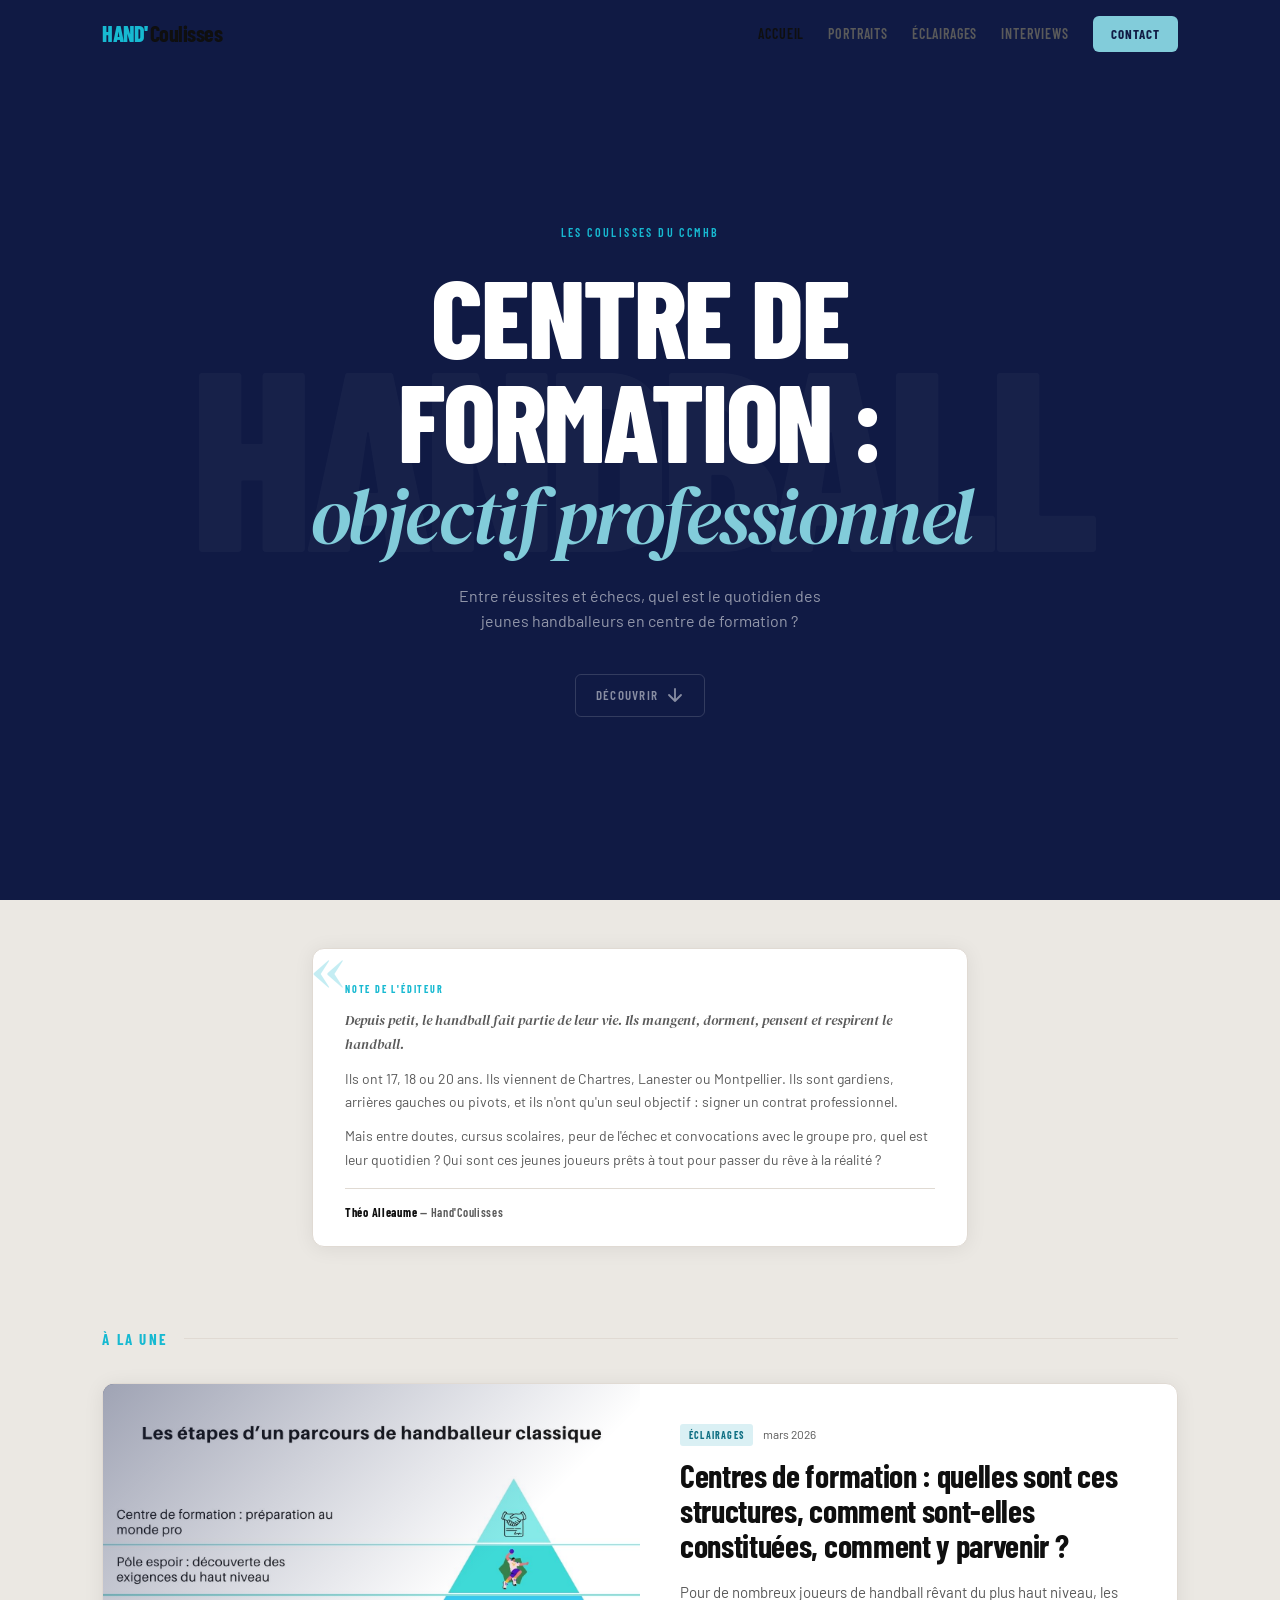
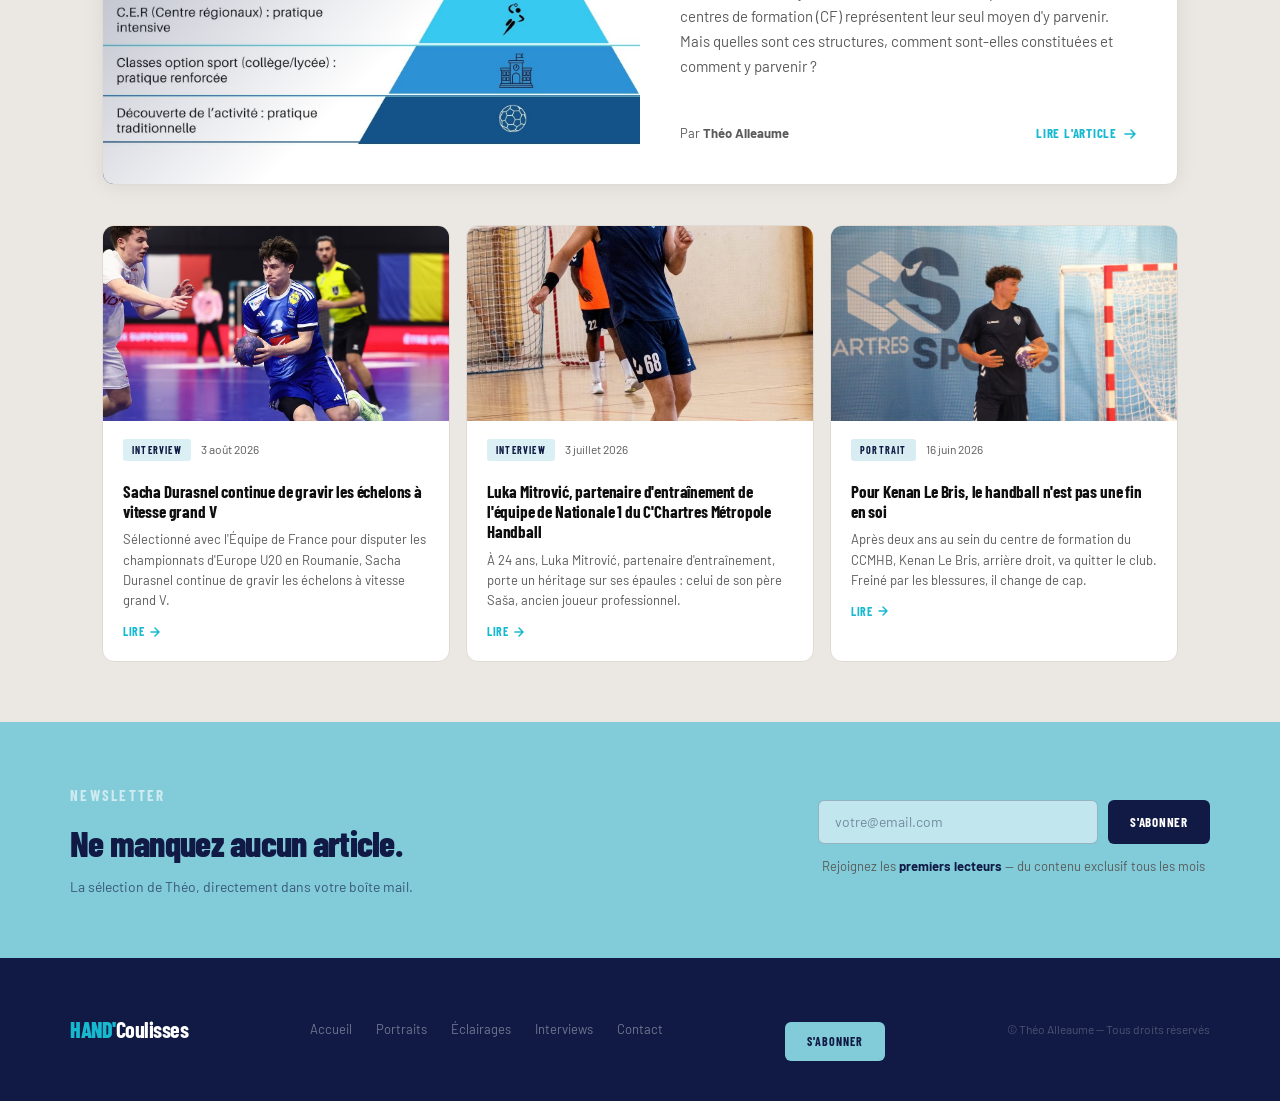
==== index.html @ 8249918e "Intégration image dédiée de l'article éclairage (Presentation-CF) sur la une et dans les carrousels" ====
<!DOCTYPE html>
<html lang="fr">
<head>
  <meta charset="UTF-8">
  <meta name="viewport" content="width=device-width, initial-scale=1.0">
  <title>Hand'Coulisses — Les coulisses du CCMHB</title>
  <meta name="description" content="Plongez dans les coulisses du centre de formation du C'Chartres MHB. Portraits, éclairages et interviews des jeunes handballeurs en route vers le professionnalisme.">

  <meta property="og:title" content="Hand'Coulisses">
  <meta property="og:description" content="Plongez dans les coulisses du centre de formation du C'Chartres MHB.">
  <meta property="og:type" content="website">
  <meta property="og:url" content="https://handcoulisses.fr">

  <link rel="preconnect" href="https://fonts.googleapis.com">
  <link rel="preconnect" href="https://fonts.gstatic.com" crossorigin>
  <link href="https://fonts.googleapis.com/css2?family=Barlow+Condensed:ital,wght@0,400;0,600;0,700;0,800;1,700&family=Barlow:wght@400;500&family=DM+Serif+Display:ital@0;1&display=swap" rel="stylesheet">

  <link rel="stylesheet" href="assets/css/style.css">

  <script src="assets/js/datalayer.js"></script>

  <script>
    (function(w,d,s,l,i){w[l]=w[l]||[];w[l].push({'gtm.start':
    new Date().getTime(),event:'gtm.js'});var f=d.getElementsByTagName(s)[0],
    j=d.createElement(s),dl=l!='dataLayer'?'&l='+l:'';j.async=true;j.src=
    'https://www.googletagmanager.com/gtm.js?id='+i+dl;f.parentNode.insertBefore(j,f);
    })(window,document,'script','dataLayer','GTM-XXXXXXX');
  </script>
</head>
<body>

  <noscript>
    <iframe src="https://www.googletagmanager.com/ns.html?id=GTM-XXXXXXX"
    height="0" width="0" style="display:none;visibility:hidden"></iframe>
  </noscript>

  <!-- ── HEADER ── -->
  <header class="header" id="header">
    <div class="header-inner">
      <a href="index.html" class="logo">
        <span class="logo-hand">HAND'</span><span class="logo-theo">Coulisses</span>
      </a>
      <nav class="nav-links">
        <a href="index.html" class="nav-link active">Accueil</a>
        <a href="portraits.html" class="nav-link">Portraits</a>
        <a href="eclairages.html" class="nav-link">Éclairages</a>
        <a href="interviews.html" class="nav-link">Interviews</a>
        <a href="contact.html" class="nav-cta">Contact</a>
      </nav>
      <button class="burger" id="burger" aria-label="Menu">
        <span></span><span></span><span></span>
      </button>
    </div>
  </header>

  <!-- ── NAV OVERLAY (mobile) ── -->
  <div class="nav-overlay" id="navOverlay">
    <button class="nav-overlay-close" id="navOverlayClose">&times;</button>
    <a href="index.html" class="nav-link active">Accueil</a>
    <a href="portraits.html" class="nav-link">Portraits</a>
    <a href="eclairages.html" class="nav-link">Éclairages</a>
    <a href="interviews.html" class="nav-link">Interviews</a>
    <a href="contact.html" class="nav-cta">Contact</a>
  </div>

  <!-- ── HERO ── -->
  <section class="hero">
    <div class="hero-bg-text" aria-hidden="true">HANDBALL</div>
    <div class="hero-inner">
      <div class="hero-label fade-in">Les coulisses du CCMHB</div>
      <h1 class="hero-title fade-in delay-1">
      Centre de<br>Formation :<br><em>objectif professionnel</em>
      </h1>
      <p class="hero-sub fade-in delay-2">Entre réussites et échecs, quel est le quotidien des jeunes handballeurs en centre de formation ?</p>
      <a href="#articles" class="hero-scroll fade-in delay-3">
        <span>Découvrir</span>
        <svg width="18" height="18" viewBox="0 0 18 18" fill="none"><path d="M9 3v12M3 9l6 6 6-6" stroke="currentColor" stroke-width="1.8" stroke-linecap="round" stroke-linejoin="round"/></svg>
      </a>
    </div>
  </section>

  <!-- ── Note éditoriale ── -->
  <div class="blog-presentation reveal">
    <div class="blog-presentation-inner">
      <div class="blog-presentation-label">Note de l'éditeur</div>
      <p class="blog-presentation-lead">Depuis petit, le handball fait partie de leur vie. Ils mangent, dorment, pensent et respirent le handball.</p>
      <p>Ils ont 17, 18 ou 20 ans. Ils viennent de Chartres, Lanester ou Montpellier. Ils sont gardiens, arrières gauches ou pivots, et ils n'ont qu'un seul objectif : signer un contrat professionnel.</p>
      <p>Mais entre doutes, cursus scolaires, peur de l'échec et convocations avec le groupe pro, quel est leur quotidien ? Qui sont ces jeunes joueurs prêts à tout pour passer du rêve à la réalité ?</p>
      <div class="blog-presentation-signature"><strong>Théo Alleaume</strong> — Hand'Coulisses</div>
    </div>
  </div>

  <!-- ── À LA UNE ── -->
  <section class="section-une" id="articles">
    <div class="container">
      <div class="section-header reveal">
        <span class="section-tag">À la une</span>
        <div class="section-line"></div>
      </div>

      <!-- Article à la une (grand format) -->
      <article class="une-main reveal">
        <div class="une-main-img">
          <div class="une-main-img-placeholder">
            <div class="img-icon">
              <svg width="48" height="48" viewBox="0 0 48 48" fill="none"><circle cx="24" cy="24" r="18" stroke="currentColor" stroke-width="1.5"/><path d="M16 24 L24 16 L32 24 L24 32 Z" stroke="currentColor" stroke-width="1.5" fill="none"/><circle cx="24" cy="24" r="3" fill="currentColor"/></svg>
            </div>
            <span><img src="assets/images/Presentation-CF.jpg" alt="Centres de formation"></span>
          </div>
          <div class="une-main-overlay"></div>
        </div>
        <div class="une-main-content">
          <div class="article-meta">
            <span class="tag tag--éclairages">Éclairages</span>
            <span class="meta-date">mars 2026</span>
          </div>
          <h2 class="une-main-title">
            <a href="centre-formation-eclairage.html">Centres de formation : quelles sont ces structures, comment sont-elles constituées, comment y parvenir ?</a>
          </h2>
          <p class="une-main-excerpt">
            Pour de nombreux joueurs de handball rêvant du plus haut niveau, les centres de formation (CF) représentent leur seul moyen d'y parvenir.
            Mais quelles sont ces structures, comment sont-elles constituées et comment y parvenir ?
          </p>
          <div class="une-main-footer">
            <span class="author">Par <strong>Théo Alleaume</strong></span>
            <a href="centre-formation-eclairage.html" class="read-more-btn">
              Lire l'article
              <svg width="14" height="14" viewBox="0 0 14 14" fill="none"><path d="M2 7h10M8 3l4 4-4 4" stroke="currentColor" stroke-width="1.6" stroke-linecap="round" stroke-linejoin="round"/></svg>
            </a>
          </div>
        </div>
      </article>

      <!-- Grille secondaire -->
      <div class="articles-grid">
        <article class="article-card reveal" data-delay="0">
          <a href="durasnel-euro-interviews.html" class="card-img-link">
            <div class="card-img">
              <img src="assets/images/Sacha-Durasnel-EDF.jpeg" alt="Sacha Durasnel">
            </div>
          </a>
          <div class="card-body">
            <div class="article-meta">
              <span class="tag tag--interview">Interview</span>
              <span class="meta-date">3 août 2026</span>
            </div>
            <h3 class="card-title"><a href="durasnel-euro-interviews.html">Sacha Durasnel continue de gravir les échelons à vitesse grand V</a></h3>
            <p class="card-excerpt">Sélectionné avec l'Équipe de France pour disputer les championnats d'Europe U20 en Roumanie, Sacha Durasnel continue de gravir les échelons à vitesse grand V.</p>
            <a href="durasnel-euro-interviews.html" class="card-link">Lire <svg width="12" height="12" viewBox="0 0 12 12" fill="none"><path d="M2 6h8M6 2l4 4-4 4" stroke="currentColor" stroke-width="1.5" stroke-linecap="round" stroke-linejoin="round"/></svg></a>
          </div>
        </article>

        <article class="article-card reveal" data-delay="1">
          <a href="luka-mitrovic-interview.html" class="card-img-link">
            <div class="card-img">
              <img src="assets/images/Luka-Mitrovic-CCMHB.jpeg" alt="Luka Mitrović">
            </div>
          </a>
          <div class="card-body">
            <div class="article-meta">
              <span class="tag tag--interview">Interview</span>
              <span class="meta-date">3 juillet 2026</span>
            </div>
            <h3 class="card-title"><a href="luka-mitrovic-interview.html">Luka Mitrović, partenaire d'entraînement de l'équipe de Nationale 1 du C'Chartres Métropole Handball</a></h3>
            <p class="card-excerpt">À 24 ans, Luka Mitrović, partenaire d'entraînement, porte un héritage sur ses épaules : celui de son père Saša, ancien joueur professionnel.</p>
            <a href="luka-mitrovic-interview.html" class="card-link">Lire <svg width="12" height="12" viewBox="0 0 12 12" fill="none"><path d="M2 6h8M6 2l4 4-4 4" stroke="currentColor" stroke-width="1.5" stroke-linecap="round" stroke-linejoin="round"/></svg></a>
          </div>
        </article>

        <article class="article-card reveal" data-delay="2">
          <a href="kenan-le-bris-portrait.html" class="card-img-link">
            <div class="card-img">
              <img src="assets/images/KenanLeBris-CCMHB.avif" alt="Kenan Le Bris">
            </div>
          </a>
          <div class="card-body">
            <div class="article-meta">
              <span class="tag tag--portrait">Portrait</span>
              <span class="meta-date">16 juin 2026</span>
            </div>
            <h3 class="card-title"><a href="kenan-le-bris-portrait.html">Pour Kenan Le Bris, le handball n'est pas une fin en soi</a></h3>
            <p class="card-excerpt">Après deux ans au sein du centre de formation du CCMHB, Kenan Le Bris, arrière droit, va quitter le club. Freiné par les blessures, il change de cap.</p>
            <a href="kenan-le-bris-portrait.html" class="card-link">Lire <svg width="12" height="12" viewBox="0 0 12 12" fill="none"><path d="M2 6h8M6 2l4 4-4 4" stroke="currentColor" stroke-width="1.5" stroke-linecap="round" stroke-linejoin="round"/></svg></a>
          </div>
        </article>
      </div>
    </div>
  </section>

  <!-- ── NEWSLETTER ── -->
  <section class="section-nl reveal">
    <div class="nl-inner">
      <div class="nl-text">
        <span class="section-tag section-tag--light">Newsletter</span>
        <h2>Ne manquez aucun article.</h2>
        <p>La sélection de Théo, directement dans votre boîte mail.</p>
      </div>
      <div>
        <form class="nl-form">
          <input type="email" placeholder="votre@email.com" required />
          <button type="submit">S'abonner</button>
        </form>
        <div class="social-proof">
          <p>Rejoignez les <strong>premiers lecteurs</strong> — du contenu exclusif tous les mois</p>
        </div>
      </div>
    </div>
  </section>

  <!-- ── FOOTER ── -->
  <footer class="footer">
    <div class="footer-inner">
      <div class="footer-logo">
        <span class="logo-hand">HAND'</span><span class="logo-theo">Coulisses</span>
      </div>
      <nav class="footer-nav">
        <a href="index.html">Accueil</a>
        <a href="portraits.html">Portraits</a>
        <a href="eclairages.html">Éclairages</a>
        <a href="interviews.html">Interviews</a>
        <a href="contact.html">Contact</a>
      </nav>
      <a href="contact.html" class="footer-cta">S'abonner</a>
      <p class="footer-copy">© Théo Alleaume — Tous droits réservés</p>
    </div>
  </footer>

  <script src="assets/js/main.js"></script>

  <script>
    dataLayer.push({
      page_type: "home",
      sport: "handball"
    });
  </script>

</body>
</html>
---- assets/css/style.css ----
/* ═══════════════════════════════════════════════
   Le Hand By Théo — style.css
   Univers : magazine sportif moderne
═══════════════════════════════════════════════ */

/* ── Variables ── */
:root {
  --primary:    #D7EDF2;   /* bleu très clair — fonds légers, hover subtils    */
  --primary-dk: #82CCDA;   /* bleu moyen — fonds boutons, bandeau newsletter   */
  --accent:     #101A44;   /* bleu marine foncé — hero em, slider, footer      */
  --ink:        #0f0f0f;   /* quasi-noir — TOUT le texte principal             */
  --ink-muted:  #5a5a5a;   /* gris moyen — textes secondaires                 */
  --ink-light:  #17B9D1;   /* cyan vif — liens, accents, tags, bordures        */
  --bg:         #ebe8e3;   /* fond général                                     */
  --bg-warm:    #EDE8E2;   /* fond doux — encadrés, CTA article               */
  --bg-card:    #ffffff;   /* fond cartes                                      */
  --border:     #E0DAD3;   /* bordures                                         */
  --white:      #ffffff;

  --font-display: 'Barlow Condensed', sans-serif;
  --font-body:    'Barlow', sans-serif;
  --font-serif:   'DM Serif Display', serif;

  --radius:    6px;
  --radius-lg: 12px;
  --shadow:    0 2px 20px rgba(0,0,0,0.07);
  --shadow-md: 0 8px 40px rgba(0,0,0,0.12);
}

/* ── Reset ── */
*, *::before, *::after { box-sizing: border-box; margin: 0; padding: 0; }
html { scroll-behavior: smooth; }

body {
  font-family: var(--font-body);
  background: var(--bg);
  color: var(--ink);
  line-height: 1.6;
  font-size: 16px;
  -webkit-font-smoothing: antialiased;
}

a { color: inherit; text-decoration: none; }
img { display: block; max-width: 100%; }

/* ── Utilitaires ── */
.container {
  max-width: 1140px;
  margin: 0 auto;
  padding: 0 2rem;
}

/* ── Animations ── */
.fade-in {
  opacity: 0;
  transform: translateY(16px);
  animation: fadeUp 0.7s cubic-bezier(0.2,0,0.2,1) forwards;
}
.fade-in.delay-1 { animation-delay: 0.15s; }
.fade-in.delay-2 { animation-delay: 0.3s; }
.fade-in.delay-3 { animation-delay: 0.45s; }

@keyframes fadeUp {
  to { opacity: 1; transform: translateY(0); }
}

.reveal {
  opacity: 0;
  transform: translateY(24px);
  transition: opacity 0.6s ease, transform 0.6s ease;
}
.reveal.visible {
  opacity: 1;
  transform: translateY(0);
}

/* ════════════════════════════════════════════
   HEADER
════════════════════════════════════════════ */
.header {
  position: fixed;
  top: 0; left: 0; right: 0;
  z-index: 100;
  padding: 0;
  transition: background 0.3s, box-shadow 0.3s;
}

.header.scrolled {
  background: rgba(247, 244, 240, 0.96);
  backdrop-filter: blur(12px);
  box-shadow: 0 1px 0 var(--border);
}

.header-inner {
  max-width: 1140px;
  margin: 0 auto;
  padding: 0 2rem;
  height: 68px;
  display: flex;
  align-items: center;
  gap: 2rem;
}

/* Logo */
.logo {
  display: flex;
  align-items: baseline;
  gap: 2px;
  text-decoration: none;
  flex-shrink: 0;
}
.logo-hand {
  font-family: var(--font-display);
  font-weight: 800;
  font-size: 22px;
  letter-spacing: -0.5px;
  color: var(--ink-light);
}
.logo-theo {
  font-family: var(--font-display);
  font-weight: 700;
  font-size: 22px;
  letter-spacing: -0.5px;
  color: var(--ink);
}

/* Nav */
.nav-links {
  display: flex;
  align-items: center;
  gap: 1.5rem;
  margin-left: auto;
}

.nav-link {
  font-family: var(--font-display);
  font-size: 14px;
  font-weight: 600;
  letter-spacing: 0.06em;
  text-transform: uppercase;
  color: var(--ink-muted);
  transition: color 0.2s;
}
.nav-link:hover,
.nav-link.active { color: var(--ink); }

.nav-cta {
  font-family: var(--font-display);
  font-size: 13px;
  font-weight: 700;
  letter-spacing: 0.08em;
  text-transform: uppercase;
  background: var(--primary-dk);
  color: var(--accent);
  padding: 8px 18px;
  border-radius: var(--radius);
  transition: background 0.2s, color 0.2s;
}
.nav-cta:hover {
  background: var(--accent);
  color: var(--white);
}

/* Burger (mobile) */
.burger {
  display: none;
  flex-direction: column;
  gap: 5px;
  background: none;
  border: none;
  cursor: pointer;
  padding: 6px;
  margin-left: auto;
}
.burger span {
  display: block;
  width: 22px;
  height: 2px;
  background: var(--ink);
  border-radius: 2px;
  transition: transform 0.25s;
}

/* Barre de lecture */
.reading-bar {
  position: absolute;
  bottom: 0; left: 0;
  height: 2px;
  width: 0%;
  background: var(--ink-light);
  transition: width 0.1s linear;
}

/* ════════════════════════════════════════════
   HERO — PAGE D'ACCUEIL
════════════════════════════════════════════ */
.hero {
  min-height: 100vh;
  display: flex;
  flex-direction: column;
  align-items: center;
  justify-content: center;
  padding: 120px 2rem 80px;
  position: relative;
  overflow: hidden;
  background: var(--accent);
}

.hero-bg-text {
  position: absolute;
  font-family: var(--font-display);
  font-weight: 800;
  font-size: clamp(100px, 20vw, 280px);
  letter-spacing: -0.04em;
  color: rgba(255,255,255,0.03);
  top: 50%;
  left: 50%;
  transform: translate(-50%, -50%);
  white-space: nowrap;
  user-select: none;
  pointer-events: none;
}

.hero-inner {
  text-align: center;
  position: relative;
  z-index: 2;
  max-width: 800px;
}

.hero-label {
  font-family: var(--font-display);
  font-size: 12px;
  font-weight: 600;
  letter-spacing: 0.2em;
  text-transform: uppercase;
  color: var(--ink-light);
  margin-bottom: 20px;
  display: block;
}

.hero-title {
  font-family: var(--font-display);
  font-size: clamp(52px, 9vw, 110px);
  font-weight: 800;
  line-height: 0.95;
  letter-spacing: -0.02em;
  color: var(--white);
  text-transform: uppercase;
  margin-bottom: 24px;
}

.hero-title em {
  font-family: var(--font-serif);
  font-style: italic;
  font-weight: 400;
  text-transform: none;
  color: var(--primary-dk);
  font-size: 0.72em;
  line-height: 1.1;
  display: block;
}

.hero-sub {
  font-size: 16px;
  color: rgba(255,255,255,0.55);
  margin-bottom: 40px;
  max-width: 400px;
  margin-left: auto;
  margin-right: auto;
}

.hero-scroll {
  display: inline-flex;
  align-items: center;
  gap: 8px;
  font-family: var(--font-display);
  font-size: 13px;
  font-weight: 600;
  letter-spacing: 0.1em;
  text-transform: uppercase;
  color: rgba(255,255,255,0.5);
  border: 1px solid rgba(255,255,255,0.15);
  padding: 10px 20px;
  border-radius: var(--radius);
  transition: color 0.2s, border-color 0.2s;
}
.hero-scroll:hover {
  color: var(--white);
  border-color: rgba(255,255,255,0.4);
}

/* Stats bar */
.hero-stat-bar {
  position: relative;
  z-index: 2;
  display: flex;
  align-items: center;
  gap: 0;
  border-top: 1px solid rgba(255,255,255,0.08);
  padding-top: 40px;
  margin-top: 60px;
  width: 100%;
  max-width: 480px;
  justify-content: center;
}
.hero-stat {
  display: flex;
  flex-direction: column;
  align-items: center;
  padding: 0 40px;
}
.stat-n {
  font-family: var(--font-display);
  font-size: 36px;
  font-weight: 800;
  color: var(--white);
  line-height: 1;
}
.stat-l {
  font-size: 11px;
  letter-spacing: 0.1em;
  text-transform: uppercase;
  color: rgba(255,255,255,0.4);
  margin-top: 4px;
}
.hero-stat-divider {
  width: 1px;
  height: 36px;
  background: rgba(255,255,255,0.12);
}

/* ════════════════════════════════════════════
   SECTION HEADERS
════════════════════════════════════════════ */
.section-header {
  display: flex;
  align-items: center;
  gap: 16px;
  margin-bottom: 32px;
}

.section-tag {
  font-family: var(--font-display);
  font-size: 15px;
  font-weight: 700;
  letter-spacing: 0.15em;
  text-transform: uppercase;
  color: var(--ink-light);
  white-space: nowrap;
}
.section-tag--light { color: rgba(255,255,255,0.6); }

.section-line {
  flex: 1;
  height: 1px;
  background: var(--border);
}

/* ════════════════════════════════════════════
   TAGS
════════════════════════════════════════════ */
.tag {
  display: inline-block;
  align-self: flex-start;
  font-family: var(--font-display);
  font-size: 10px;
  font-weight: 700;
  letter-spacing: 0.12em;
  text-transform: uppercase;
  padding: 3px 9px;
  border-radius: 3px;
}
.tag--portrait  { background: var(--primary);  color: var(--accent); }
.tag--éclairages   { background: #daf0f4;          color: #0d6e82; }
.tag--reportage { background: var(--primary);   color: var(--ink-light); }
.tag--interview { background: #daf0f4;          color: var(--accent); }

.article-meta {
  display: flex;
  align-items: center;
  flex-wrap: wrap;
  gap: 10px;
  margin-bottom: 12px;
}

.meta-date, .meta-read {
  font-size: 12px;
  color: var(--ink-muted);
}

/* ════════════════════════════════════════════
   À LA UNE
════════════════════════════════════════════ */
.section-une {
  padding: 80px 0 60px;
}

.une-main {
  display: grid;
  grid-template-columns: 1fr 1fr;
  gap: 0;
  border: 1px solid var(--border);
  border-radius: var(--radius-lg);
  overflow: hidden;
  background: var(--bg-card);
  margin-bottom: 40px;
  box-shadow: var(--shadow);
  transition: box-shadow 0.3s;
}
.une-main:hover { box-shadow: var(--shadow-md); }

.une-main-img {
  position: relative;
  background: var(--accent);
  min-height: 400px;
  overflow: hidden;
}
.une-main-img-placeholder {
  position: absolute;
  inset: 0;
  display: flex;
  flex-direction: column;
  align-items: center;
  justify-content: center;
  gap: 12px;
  color: rgba(255,255,255,0.2);
  font-size: 13px;
}
.img-icon { opacity: 0.3; }
.une-main-overlay {
  position: absolute;
  inset: 0;
  background: linear-gradient(135deg, rgba(16,26,68,0.4) 0%, transparent 60%);
}

.une-main-content {
  padding: 40px;
  display: flex;
  flex-direction: column;
  justify-content: space-between;
}

.une-main-title {
  font-family: var(--font-display);
  font-size: clamp(24px, 2.5vw, 34px);
  font-weight: 700;
  line-height: 1.1;
  letter-spacing: -0.01em;
  color: var(--ink);
  margin-bottom: 16px;
}
.une-main-title a:hover { color: var(--ink-light); }

.une-main-excerpt {
  font-size: 15px;
  color: var(--ink-muted);
  line-height: 1.65;
  flex: 1;
  margin-bottom: 28px;
}

.une-main-footer {
  display: flex;
  align-items: center;
  justify-content: space-between;
}

.author {
  font-size: 13px;
  color: var(--ink-muted);
}

.read-more-btn {
  display: inline-flex;
  align-items: center;
  gap: 6px;
  font-family: var(--font-display);
  font-size: 13px;
  font-weight: 700;
  letter-spacing: 0.06em;
  text-transform: uppercase;
  color: var(--ink-light);
  transition: gap 0.2s;
}
.read-more-btn:hover { gap: 10px; }

/* Grille 3 cartes */
.articles-grid {
  display: grid;
  grid-template-columns: repeat(3, 1fr);
  gap: 16px;
}
.articles-grid--3 {
  grid-template-columns: repeat(3, 1fr);
}

.article-card {
  background: var(--bg-card);
  border: 1px solid var(--border);
  border-radius: var(--radius-lg);
  overflow: hidden;
  transition: transform 0.25s ease, box-shadow 0.25s ease;
}
.article-card:hover {
  transform: translateY(-4px);
  box-shadow: var(--shadow-md);
}

.card-img-link { display: block; }
.card-img {
  background: var(--primary);
  aspect-ratio: 16/9;
  overflow: hidden;
  position: relative;
  transition: transform 0.35s ease;
}
.article-card:hover .card-img { transform: scale(1.03); }
 
/* Image réelle dans les cartes */
.card-img img {
  width: 100%;
  height: 100%;
  object-fit: cover;
  object-position: center;
  display: block;
  transition: transform 0.35s ease;
}
.article-card:hover .card-img img { transform: scale(1.03); }
 
.card-img-placeholder {
  width: 100%;
  height: 100%;
  display: flex;
  align-items: center;
  justify-content: center;
  color: var(--primary-dk);
}
 
/* Image réelle dans l'article à la une */
.une-main-img img {
  width: 100%;
  height: 100%;
  object-fit: cover;
  object-position: center;
  position: absolute;
  inset: 0;
  display: block;
  transition: transform 0.4s ease;
}
.une-main:hover .une-main-img img { transform: scale(1.02); }

.card-body {
  padding: 18px 20px 20px;
  display: flex;
  flex-direction: column;
  gap: 8px;
}

.card-title {
  font-family: var(--font-display);
  font-size: 17px;
  font-weight: 700;
  line-height: 1.2;
  letter-spacing: -0.01em;
  color: var(--ink);
}
.card-title a:hover { color: var(--ink-light); }

.card-excerpt {
  font-size: 13px;
  color: var(--ink-muted);
  line-height: 1.55;
}

.card-link {
  display: inline-flex;
  align-items: center;
  gap: 4px;
  font-family: var(--font-display);
  font-size: 12px;
  font-weight: 700;
  letter-spacing: 0.06em;
  text-transform: uppercase;
  color: var(--ink-light);
  margin-top: 4px;
  transition: gap 0.2s;
}
.card-link:hover { gap: 8px; }

/* ════════════════════════════════════════════
   SLIDER THÉMATIQUES
════════════════════════════════════════════ */
.section-slider {
  padding: 60px 0 80px;
  background: var(--accent);
  overflow: hidden;
}

.section-slider .section-tag { color: var(--primary-dk); }
.section-slider .section-line { background: rgba(255,255,255,0.1); }

.slider-controls {
  display: flex;
  gap: 8px;
  margin-left: auto;
}
.slider-btn {
  width: 36px;
  height: 36px;
  border-radius: 50%;
  border: 1px solid rgba(255,255,255,0.2);
  background: transparent;
  color: rgba(255,255,255,0.6);
  cursor: pointer;
  display: flex;
  align-items: center;
  justify-content: center;
  transition: border-color 0.2s, color 0.2s, background 0.2s;
}
.slider-btn:hover {
  border-color: var(--primary-dk);
  color: var(--primary-dk);
  background: rgba(130,204,218,0.1);
}

.slider-track-wrapper { overflow: hidden; }
.slider-track {
  display: flex;
  gap: 24px;
  transition: transform 0.4s cubic-bezier(0.2,0,0.2,1);
}

.slider-card {
  flex-shrink: 0;
  width: 280px;
  background: rgba(255,255,255,0.04);
  border: 1px solid rgba(255,255,255,0.1);
  border-radius: var(--radius-lg);
  padding: 28px;
  transition: background 0.2s, border-color 0.2s;
  cursor: default;
}
.slider-card:hover {
  background: rgba(255,255,255,0.08);
  border-color: rgba(130,204,218,0.3);
}

.slider-card-num {
  font-family: var(--font-display);
  font-size: 11px;
  font-weight: 700;
  letter-spacing: 0.15em;
  color: var(--ink-light);
  margin-bottom: 16px;
}

.slider-card-tag {
  font-family: var(--font-display);
  font-size: 10px;
  font-weight: 600;
  letter-spacing: 0.12em;
  text-transform: uppercase;
  color: rgba(255,255,255,0.35);
  margin-bottom: 8px;
}

.slider-card h3 {
  font-family: var(--font-display);
  font-size: 20px;
  font-weight: 700;
  color: var(--white);
  line-height: 1.2;
  margin-bottom: 10px;
}

.slider-card p {
  font-size: 13px;
  color: rgba(255,255,255,0.5);
  line-height: 1.55;
  margin-bottom: 20px;
}

.slider-card-link {
  font-family: var(--font-display);
  font-size: 12px;
  font-weight: 700;
  letter-spacing: 0.08em;
  text-transform: uppercase;
  color: var(--primary-dk);
  transition: letter-spacing 0.2s, color 0.2s;
}
.slider-card-link:hover {
  letter-spacing: 0.12em;
  color: var(--ink-light);
}

/* ════════════════════════════════════════════
   NEWSLETTER BANDEAU
════════════════════════════════════════════ */
.section-nl {
  background: var(--primary-dk);
  padding: 60px 2rem;
}

.nl-inner {
  max-width: 1140px;
  margin: 0 auto;
  display: flex;
  align-items: center;
  justify-content: space-between;
  gap: 40px;
  flex-wrap: wrap;
}

.nl-text h2 {
  font-family: var(--font-display);
  font-size: clamp(24px, 3vw, 36px);
  font-weight: 800;
  color: var(--accent);
  letter-spacing: -0.02em;
  margin: 6px 0 4px;
}
.nl-text p {
  font-size: 14px;
  color: rgba(16,26,68,0.65);
}

.nl-form {
  display: flex;
  gap: 10px;
  flex-shrink: 0;
}
.nl-form input {
  width: 280px;
  height: 44px;
  padding: 0 16px;
  border: 1px solid rgba(16,26,68,0.25);
  border-radius: var(--radius);
  background: rgba(255,255,255,0.5);
  color: var(--accent);
  font-size: 14px;
  font-family: var(--font-body);
  outline: none;
  transition: border-color 0.2s, background 0.2s;
}
.nl-form input::placeholder { color: rgba(16,26,68,0.45); }
.nl-form input:focus {
  border-color: var(--accent);
  background: rgba(255,255,255,0.8);
}
.nl-form button {
  height: 44px;
  padding: 0 22px;
  background: var(--accent);
  color: var(--white);
  border: none;
  border-radius: var(--radius);
  font-family: var(--font-display);
  font-size: 13px;
  font-weight: 700;
  letter-spacing: 0.06em;
  text-transform: uppercase;
  cursor: pointer;
  transition: background 0.2s;
}
.nl-form button:hover { background: var(--ink); }

/* ════════════════════════════════════════════
   FOOTER
════════════════════════════════════════════ */
.footer {
  background: var(--accent);
  padding: 40px 2rem;
}

.footer-inner {
  max-width: 1140px;
  margin: 0 auto;
  display: flex;
  align-items: center;
  flex-wrap: wrap;
  gap: 20px;
  justify-content: space-between;
}

.footer-logo .logo-hand { color: var(--ink-light); }
.footer-logo .logo-theo { color: var(--white); }

.footer-nav {
  display: flex;
  gap: 24px;
  flex-wrap: wrap;
}
.footer-nav a {
  font-size: 13px;
  color: rgba(255,255,255,0.4);
  transition: color 0.2s;
}
.footer-nav a:hover { color: var(--primary-dk); }

.footer-copy {
  font-size: 12px;
  color: rgba(255,255,255,0.25);
}

/* ════════════════════════════════════════════
   HERO ARTICLE
════════════════════════════════════════════ */
.article-hero {
  position: relative;
  min-height: 80vh;
  background: var(--accent);
  display: flex;
  align-items: flex-end;
  padding-bottom: 60px;
  overflow: hidden;
}

.article-hero-img {
  position: absolute;
  inset: 0;
}

.article-hero-img img {
  width: 100%;
  height: 100%;
  object-fit: cover;
  position: absolute;
  inset: 0;
}

.article-hero-placeholder {
  width: 100%;
  height: 100%;
  display: flex;
  flex-direction: column;
  align-items: center;
  justify-content: center;
  gap: 14px;
  color: rgba(255,255,255,0.15);
  font-size: 13px;
}
.article-hero-overlay {
  position: absolute;
  inset: 0;
  background: linear-gradient(to top, rgba(16,26,68,0.95) 0%, rgba(16,26,68,0.5) 70%, rgba(16,26,68,0.2) 100%);
}

.article-hero-content {
  position: relative;
  z-index: 2;
  max-width: 820px;
  margin: 0 auto;
  padding: 120px 2rem 0;
  width: 100%;
}

.article-meta--hero { margin-bottom: 20px; }

.back-link {
  display: inline-flex;
  align-items: center;
  gap: 6px;
  font-family: var(--font-display);
  font-size: 11px;
  font-weight: 600;
  letter-spacing: 0.1em;
  text-transform: uppercase;
  color: rgba(255,255,255,0.45);
  transition: color 0.2s;
}
.back-link:hover { color: var(--primary-dk); }

.article-meta--hero .meta-date,
.article-meta--hero .meta-read { color: rgba(255,255,255,0.4); }

.article-hero-title {
  font-family: var(--font-display);
  font-size: clamp(36px, 6vw, 72px);
  font-weight: 800;
  line-height: 1.0;
  letter-spacing: -0.02em;
  color: var(--white);
  text-transform: uppercase;
  margin-bottom: 20px;
}

.article-hero-title em {
  font-family: var(--font-serif);
  font-style: italic;
  font-weight: 400;
  text-transform: none;
  font-size: 0.65em;
  color: var(--primary-dk);
  line-height: 1.2;
  display: block;
}

.article-hero-sub {
  font-size: 16px;
  color: rgba(255,255,255,0.6);
  line-height: 1.65;
  max-width: 580px;
  margin-bottom: 28px;
}

.article-hero-author {
  display: flex;
  align-items: center;
  gap: 12px;
}
.author-avatar {
  width: 38px;
  height: 38px;
  border-radius: 50%;
  background: var(--primary-dk);
  display: flex;
  align-items: center;
  justify-content: center;
  font-family: var(--font-display);
  font-size: 13px;
  font-weight: 700;
  color: var(--accent);
  flex-shrink: 0;
}
.author-avatar--lg {
  width: 48px;
  height: 48px;
  font-size: 15px;
}
.article-hero-author strong {
  display: block;
  font-size: 14px;
  color: var(--white);
}
.article-hero-author span {
  font-size: 12px;
  color: rgba(255,255,255,0.4);
}

/* ════════════════════════════════════════════
   CORPS ARTICLE
════════════════════════════════════════════ */
.article-body {
  padding: 60px 0 80px;
}

.article-container {
  max-width: 700px;
  margin: 0 auto;
  padding: 0 2rem;
}

.article-intro {
  font-size: 16px;
  line-height: 1.30;
  color: var(--primary);
  margin-bottom: 28px;
  padding-bottom: 28px;
  border-bottom: 0.5px solid var(--border);
}

.article-body p {
  font-size: 17px;
  line-height: 1.8;
  color: var(--ink);
  margin-bottom: 24px;
}

.article-quote {
  margin: 40px 0;
  padding: 28px 32px;
  border-left: 3px solid var(--ink-light);
  background: var(--primary);
  border-radius: 0 var(--radius-lg) var(--radius-lg) 0;
  border-bottom: 1px solid var(--border);
}

.article-quote p {
  font-family: var(--font-serif);
  font-size: 20px;
  font-style: italic;
  color: var(--accent);
  line-height: 1.55;
  margin-bottom: 12px;
}

.article-quote cite {
  font-family: var(--font-display);
  font-size: 12px;
  font-weight: 600;
  letter-spacing: 0.1em;
  text-transform: uppercase;
  color: var(--ink-light);
  font-style: normal;
}

/* ── Format interview ── */
.interview-q {
  font-family: var(--font-serif);
  font-size: 20px;
  font-weight: 700;
  line-height: 1.45;
  color: var(--accent);
  margin: 40px 0 14px;
  padding-left: 18px;
  border-left: 3px solid var(--ink-light);
}
.interview-q .interview-speaker {
  display: inline-block;
  margin-right: 8px;
  margin-bottom: 0;
}
.interview-a {
  color: var(--ink);
  padding-left: 18px;
  border-left: 3px solid var(--border);
  margin-bottom: 24px;
}
.interview-a p {
  margin-bottom: 12px;
}
.interview-speaker {
  display: inline-block;
  font-family: var(--font-display);
  font-size: 12px;
  font-weight: 700;
  letter-spacing: 0.08em;
  text-transform: uppercase;
  color: var(--white);
  background: var(--ink-light);
  padding: 3px 12px;
  border-radius: 999px;
  margin-bottom: 10px;
}
.interview-speaker--interviewee {
  background: var(--accent);
}
.interview-a .interview-speaker {
  margin-bottom: 8px;
}
.interview-name {
  font-weight: 700;
  color: var(--accent);
}

/* ── Centrage des embeds Instagram ── */
blockquote.instagram-media {
  display: block !important;
  margin: 28px auto !important;
  float: none !important;
}


.article-factbox {
  background: var(--accent);
  color: var(--white);
  padding: 20px 24px;
  border-radius: var(--radius-lg);
  margin: 36px 0;
  border-left: 3px solid var(--ink-light);
}
 
.factbox-title {
  font-family: var(--font-display);
  font-size: 11px;
  font-weight: 700;
  letter-spacing: 0.15em;
  text-transform: uppercase;
  color: var(--ink-light);
  margin-bottom: 12px;
}
 
.article-factbox ul {
  list-style: none;
  display: flex;
  flex-direction: column;
  gap: 0;
}
.article-factbox li {
  font-size: 14px;
  color: var(--white);
  display: flex;
  align-items: baseline;
  gap: 12px;
  padding: 7px 0;
  border-bottom: 1px solid rgba(255,255,255,0.08);
}
.article-factbox li:last-child {
  border-bottom: none;
}
.article-factbox li strong {
  color: var(--primary-dk);
  font-size: 10px;
  font-weight: 700;
  text-transform: uppercase;
  letter-spacing: 0.1em;
  min-width: 80px;
  flex-shrink: 0;
}

.article-cta {
  text-align: center;
  padding: 40px;
  background: var(--primary);
  border-radius: var(--radius-lg);
  margin: 40px 0;
  border: 1px solid var(--primary-dk);
}
.article-cta p {
  font-size: 15px;
  color: var(--ink-muted);
  margin-bottom: 16px;
}

button.cta.subscribe {
  display: inline-block;
  background: var(--primary-dk);
  color: var(--accent);
  border: none;
  padding: 12px 28px;
  border-radius: var(--radius);
  font-family: var(--font-display);
  font-size: 14px;
  font-weight: 700;
  letter-spacing: 0.06em;
  text-transform: uppercase;
  cursor: pointer;
  transition: background 0.2s, color 0.2s;
}
button.cta.subscribe:hover {
  background: var(--ink-light);
  color: var(--white);
}

.article-author-block {
  display: flex;
  align-items: flex-start;
  gap: 16px;
  padding: 28px;
  border: 1px solid var(--border);
  border-radius: var(--radius-lg);
  margin-top: 48px;
}
.article-author-block strong {
  display: block;
  font-size: 15px;
  color: var(--ink);
  margin-bottom: 4px;
}
.article-author-block p {
  font-size: 13px;
  color: var(--ink-muted);
  margin: 0;
}

/* ════════════════════════════════════════════
   SECTION ARTICLES LIÉS
════════════════════════════════════════════ */
.section-related {
  padding: 60px 0 80px;
  background: var(--bg-warm);
}

/* ════════════════════════════════════════════
   MOBILE NAV (OVERLAY)
════════════════════════════════════════════ */
.nav-overlay {
  display: none;
  position: fixed;
  inset: 0;
  z-index: 99;
  background: var(--accent);
  flex-direction: column;
  align-items: center;
  justify-content: center;
  gap: 2rem;
}
.nav-overlay.open { display: flex; }

.nav-overlay .nav-link {
  font-size: 20px;
  color: rgba(255,255,255,0.6);
}
.nav-overlay .nav-link:hover,
.nav-overlay .nav-link.active { color: var(--white); }

.nav-overlay .nav-cta {
  font-size: 16px;
  padding: 12px 28px;
}

.nav-overlay-close {
  position: absolute;
  top: 20px;
  right: 24px;
  background: none;
  border: none;
  color: rgba(255,255,255,0.5);
  font-size: 28px;
  cursor: pointer;
  padding: 8px;
  line-height: 1;
}
.nav-overlay-close:hover { color: var(--white); }

.burger.open span:nth-child(1) { transform: translateY(7px) rotate(45deg); }
.burger.open span:nth-child(2) { opacity: 0; }
.burger.open span:nth-child(3) { transform: translateY(-7px) rotate(-45deg); }

/* ════════════════════════════════════════════
   BLOG PRESENTATION BOX
════════════════════════════════════════════ */
.blog-presentation {
  position: relative;
  max-width: 720px;
  margin: 48px auto 0;
  padding: 0 2rem;
}
.blog-presentation::before {
  content: '\00AB';
  position: absolute;
  top: -12px;
  left: 2rem;
  font-family: var(--font-serif);
  font-size: 64px;
  line-height: 1;
  color: var(--ink-light);
  opacity: 0.25;
  pointer-events: none;
}
.blog-presentation-inner {
  background: var(--bg-card);
  border: 1px solid var(--border);
  border-radius: var(--radius-lg);
  padding: 32px 32px 24px;
  box-shadow: var(--shadow);
}
.blog-presentation-label {
  font-family: var(--font-display);
  font-size: 10px;
  font-weight: 700;
  letter-spacing: 0.18em;
  text-transform: uppercase;
  color: var(--ink-light);
  margin-bottom: 12px;
}
.blog-presentation-lead {
  font-family: var(--font-serif);
  font-size: 19px;
  font-style: italic;
  color: var(--accent);
  line-height: 1.5;
  margin-bottom: 16px;
}
.blog-presentation p {
  font-size: 14px;
  color: var(--ink-muted);
  line-height: 1.7;
  margin-bottom: 10px;
}
.blog-presentation p:last-of-type {
  margin-bottom: 0;
}
.blog-presentation-signature {
  margin-top: 16px;
  padding-top: 14px;
  border-top: 1px solid var(--border);
  font-family: var(--font-display);
  font-size: 12px;
  font-weight: 600;
  letter-spacing: 0.06em;
  color: var(--ink-muted);
}
.blog-presentation-signature strong {
  color: var(--ink);
}

/* ════════════════════════════════════════════
   PAGES CATÉGORIES (grille large)
════════════════════════════════════════════ */
.category-page {
  padding: 120px 0 80px;
}
.category-page .container {
  max-width: 1280px;
}
.category-grid {
  display: grid;
  grid-template-columns: repeat(3, 1fr);
  gap: 24px;
}
.category-grid .article-card:hover {
  transform: translateY(-4px);
  box-shadow: var(--shadow-md);
}
.category-grid .card-title {
  font-size: 19px;
}
.category-grid .card-excerpt {
  font-size: 14px;
}

.category-empty {
  text-align: center;
  padding: 80px 2rem;
  color: var(--ink-muted);
}
.category-empty-icon {
  font-size: 48px;
  opacity: 0.3;
  margin-bottom: 16px;
}
.category-empty h2 {
  font-family: var(--font-display);
  font-size: 28px;
  font-weight: 700;
  color: var(--ink);
  margin-bottom: 8px;
}
.category-empty p {
  font-size: 15px;
  max-width: 400px;
  margin: 0 auto;
}

/* ════════════════════════════════════════════
   PAGE CONTACT
════════════════════════════════════════════ */
.contact-page {
  padding: 120px 0 80px;
  min-height: 80vh;
  display: flex;
  align-items: center;
}
.contact-inner {
  max-width: 600px;
  margin: 0 auto;
  padding: 0 2rem;
  width: 100%;
  text-align: center;
}
.contact-inner h1 {
  font-family: var(--font-display);
  font-size: clamp(36px, 5vw, 52px);
  font-weight: 800;
  color: var(--accent);
  margin-bottom: 12px;
}
.contact-inner > p {
  font-size: 15px;
  color: var(--ink-muted);
  margin-bottom: 40px;
}

.contact-form {
  display: flex;
  flex-direction: column;
  gap: 16px;
  text-align: left;
}
.contact-form label {
  font-family: var(--font-display);
  font-size: 12px;
  font-weight: 700;
  letter-spacing: 0.08em;
  text-transform: uppercase;
  color: var(--ink-muted);
  margin-bottom: -8px;
}
.contact-form input,
.contact-form textarea {
  width: 100%;
  padding: 12px 16px;
  border: 1px solid var(--border);
  border-radius: var(--radius);
  background: var(--bg-card);
  font-family: var(--font-body);
  font-size: 15px;
  color: var(--ink);
  outline: none;
  transition: border-color 0.2s;
}
.contact-form input:focus,
.contact-form textarea:focus {
  border-color: var(--ink-light);
}
.contact-form textarea {
  resize: vertical;
  min-height: 120px;
}
.contact-form .contact-btn {
  display: inline-flex;
  align-items: center;
  justify-content: center;
  gap: 8px;
  padding: 14px 32px;
  background: var(--accent);
  color: var(--white);
  border: none;
  border-radius: var(--radius);
  font-family: var(--font-display);
  font-size: 14px;
  font-weight: 700;
  letter-spacing: 0.08em;
  text-transform: uppercase;
  cursor: pointer;
  transition: background 0.2s;
}
.contact-form .contact-btn:hover {
  background: var(--ink);
}
.contact-mailto-fallback {
  margin-top: 24px;
  font-size: 13px;
  color: var(--ink-muted);
}
.contact-mailto-fallback a {
  color: var(--ink-light);
  text-decoration: underline;
}

/* ════════════════════════════════════════════
   PARTAGE SOCIAL
════════════════════════════════════════════ */
.share-section {
  margin: 48px 0;
  padding: 28px 0;
  border-top: 1px solid var(--border);
  border-bottom: 1px solid var(--border);
}
.share-label {
  font-family: var(--font-display);
  font-size: 11px;
  font-weight: 700;
  letter-spacing: 0.15em;
  text-transform: uppercase;
  color: var(--ink-muted);
  margin-bottom: 14px;
}
.share-buttons {
  display: flex;
  gap: 10px;
}
.share-btn {
  display: inline-flex;
  align-items: center;
  gap: 6px;
  padding: 8px 16px;
  border-radius: var(--radius);
  font-family: var(--font-display);
  font-size: 12px;
  font-weight: 600;
  letter-spacing: 0.04em;
  border: 1px solid var(--border);
  background: var(--bg-card);
  color: var(--ink-muted);
  cursor: pointer;
  transition: color 0.2s, border-color 0.2s, background 0.2s;
}
.share-btn:hover {
  color: var(--ink);
  border-color: var(--ink-light);
  background: var(--primary);
}
.share-btn svg {
  flex-shrink: 0;
}

/* ════════════════════════════════════════════
   PREUVE SOCIALE
════════════════════════════════════════════ */
.social-proof {
  text-align: center;
  padding: 12px 0 4px;
}
.social-proof p {
  font-size: 13px;
  color: var(--ink-muted);
}
.social-proof strong {
  color: var(--accent);
}

/* ════════════════════════════════════════════
   FOOTER CTA
════════════════════════════════════════════ */
.footer-cta {
  margin-top: 24px;
  display: inline-flex;
  align-items: center;
  gap: 8px;
  font-family: var(--font-display);
  font-size: 12px;
  font-weight: 700;
  letter-spacing: 0.08em;
  text-transform: uppercase;
  color: var(--white);
  background: var(--primary-dk);
  color: var(--accent);
  padding: 10px 22px;
  border-radius: var(--radius);
  transition: background 0.2s, color 0.2s;
}
.footer-cta:hover {
  background: var(--ink-light);
  color: var(--white);
}

/* ════════════════════════════════════════════
   RESPONSIVE
════════════════════════════════════════════ */
@media (max-width: 900px) {
  .nav-links { display: none; }
  .burger { display: flex; }

  .une-main { grid-template-columns: 1fr; }
  .une-main-img { min-height: 240px; }

  .articles-grid { grid-template-columns: repeat(2, 1fr); }
  .articles-grid--3 { grid-template-columns: repeat(2, 1fr); }
  .category-grid { grid-template-columns: repeat(2, 1fr); }

  .nl-inner { flex-direction: column; align-items: flex-start; }
  .nl-form { width: 100%; flex-direction: column; }
  .nl-form input { width: 100%; }

  .blog-presentation { margin: 32px auto 0; }
}

@media (max-width: 560px) {
  .articles-grid,
  .articles-grid--3,
  .category-grid { grid-template-columns: 1fr; }

  .hero-stat { padding: 0 20px; }
  .stat-n { font-size: 28px; }

  .article-hero-title { font-size: 36px; }
}

/* ── Section "À lire aussi" carrousel ── */
.carousel {
  position: relative;
}
.carousel-track {
  display: flex;
  gap: 16px;
  overflow-x: auto;
  scroll-snap-type: x mandatory;
  -webkit-overflow-scrolling: touch;
  scrollbar-width: none;
}
.carousel-track::-webkit-scrollbar {
  display: none;
}
.carousel-track .article-card {
  flex: 0 0 calc(33.333% - 11px);
  scroll-snap-align: start;
}

.carousel-arrow {
  position: absolute;
  top: 50%;
  transform: translateY(-50%);
  z-index: 2;
  width: 40px;
  height: 40px;
  border-radius: 50%;
  border: 1px solid var(--border);
  background: var(--bg-card);
  cursor: pointer;
  display: flex;
  align-items: center;
  justify-content: center;
  transition: all 0.2s;
  color: var(--ink);
}
.carousel-arrow:hover {
  background: var(--bg);
}
.carousel-arrow--prev {
  left: -20px;
}
.carousel-arrow--next {
  right: -20px;
}

@media (max-width: 900px) {
  .carousel-track .article-card {
    flex: 0 0 calc(50% - 8px);
  }
}
@media (max-width: 560px) {
  .carousel-track .article-card {
    flex: 0 0 100%;
  }
  .carousel-arrow {
    display: none;
  }
}
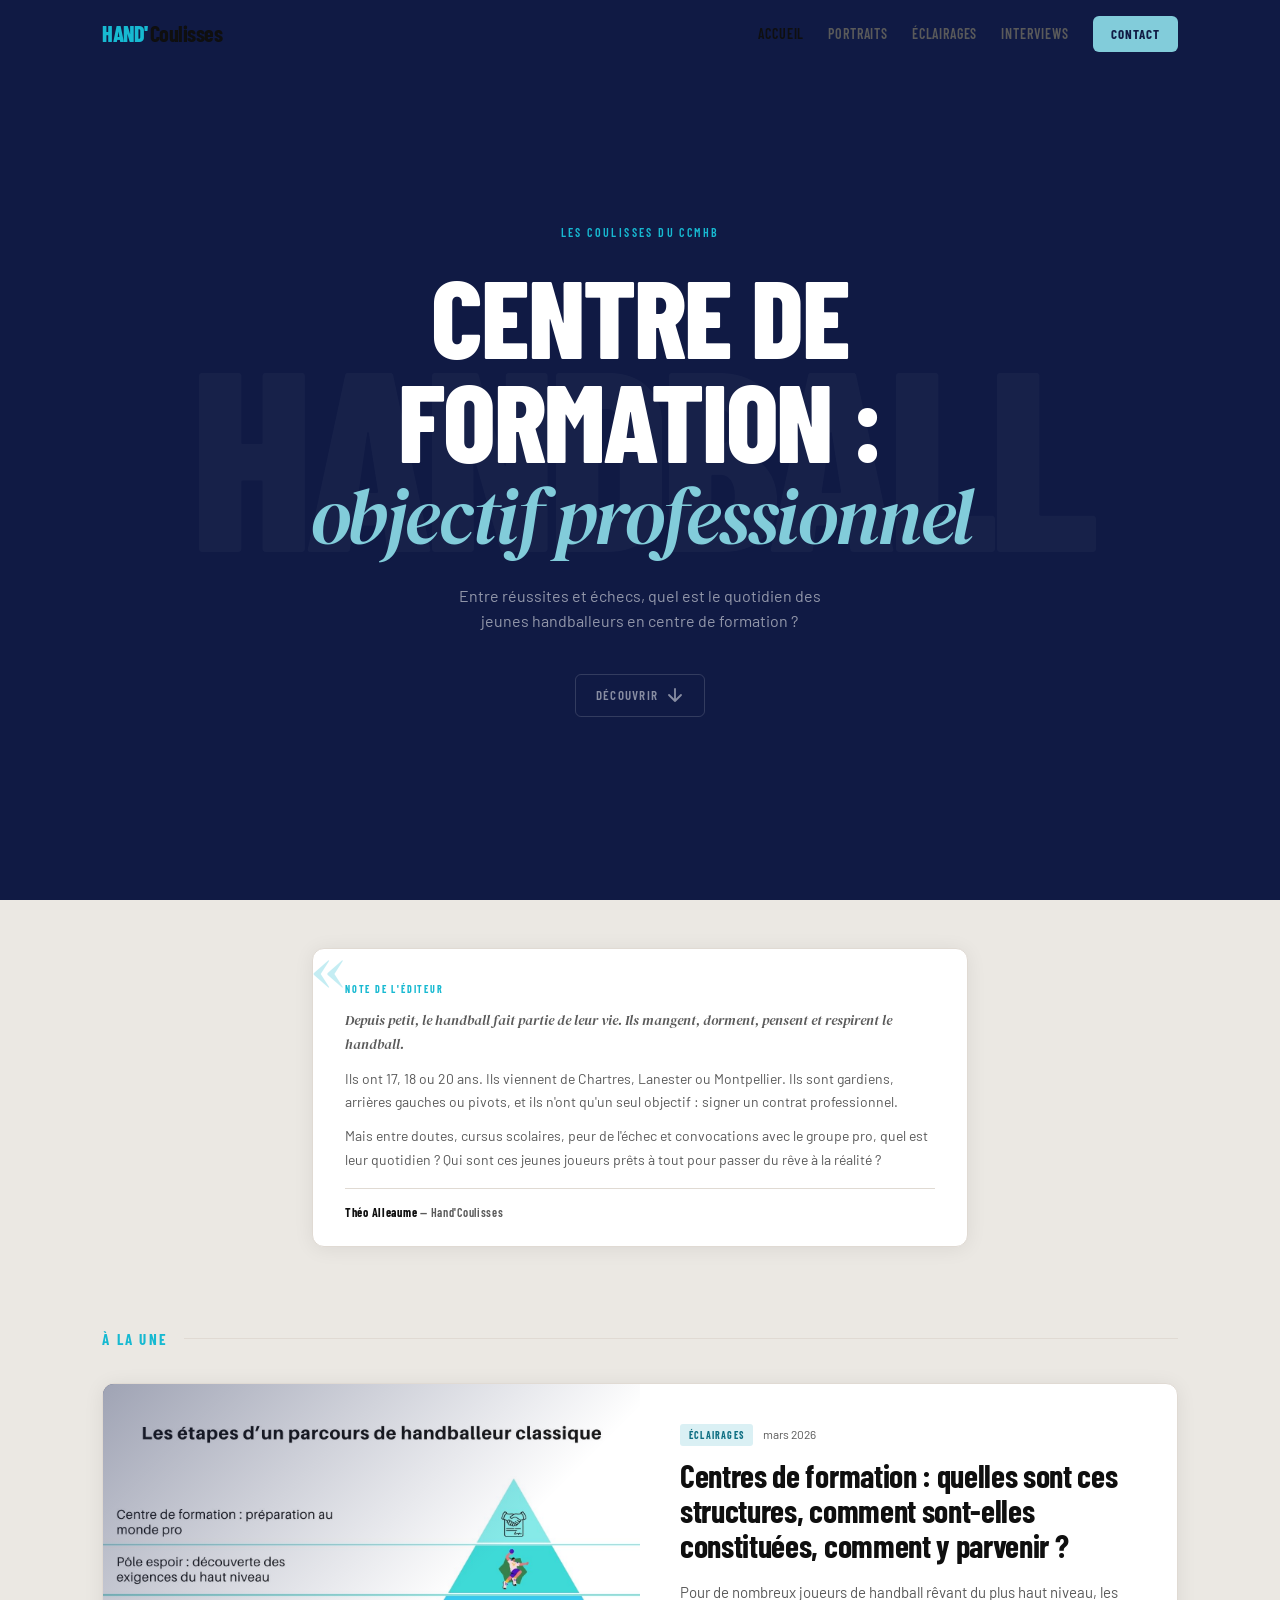
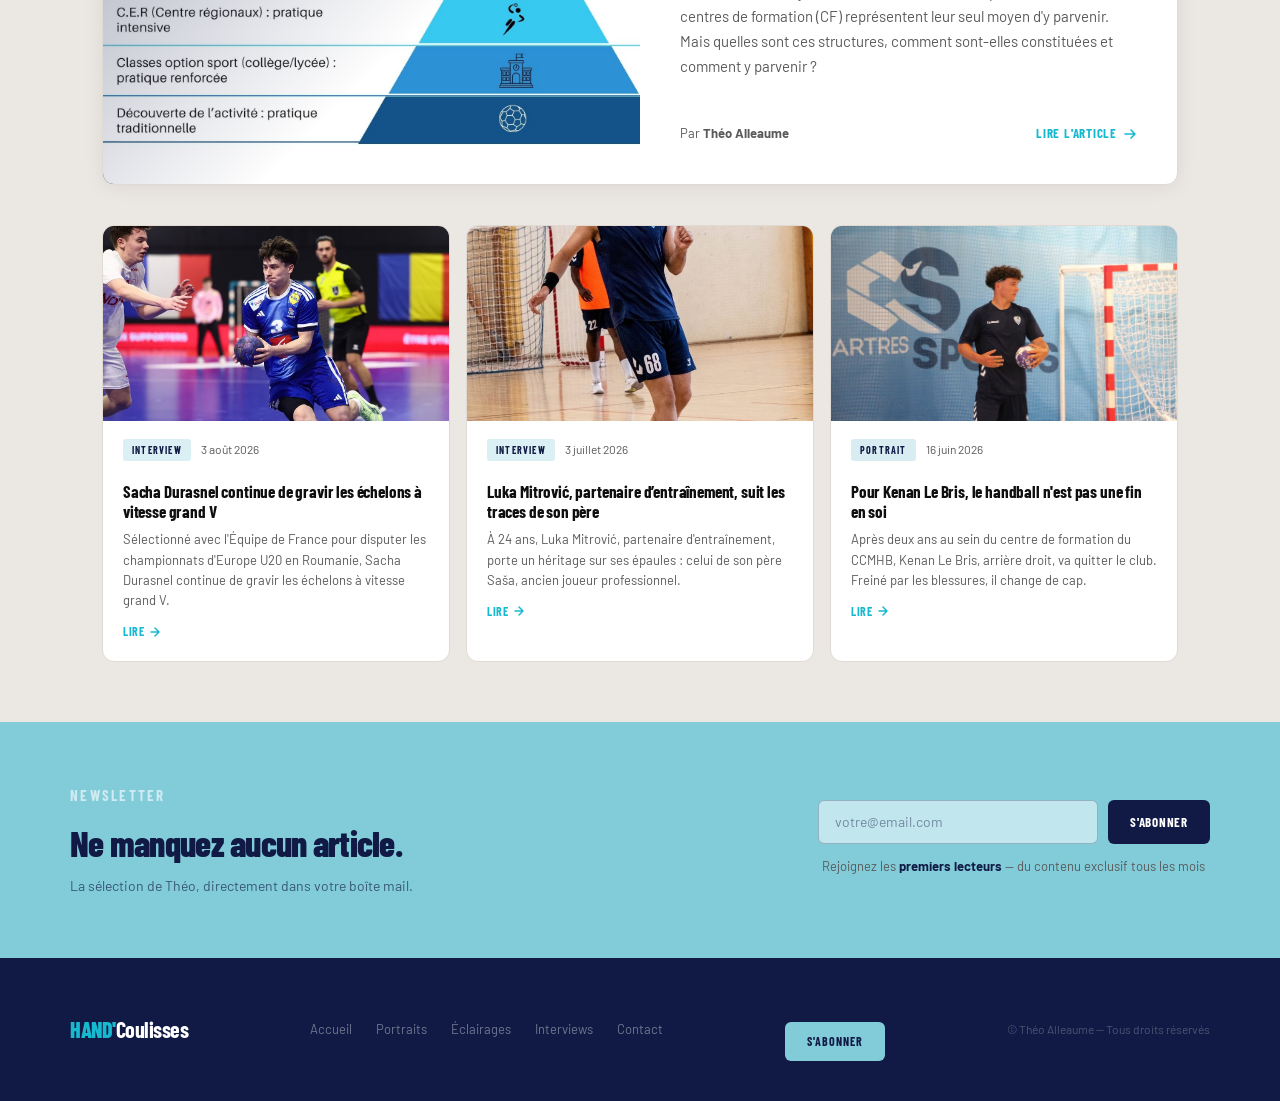
==== commit 1c66a547: "Mise à jour titres d'articles et contenus éditoriaux" ====
--- a/index.html
+++ b/index.html
@@ -161,7 +161,7 @@
               <span class="tag tag--interview">Interview</span>
               <span class="meta-date">3 juillet 2026</span>
             </div>
-            <h3 class="card-title"><a href="luka-mitrovic-interview.html">Luka Mitrović, partenaire d'entraînement de l'équipe de Nationale 1 du C'Chartres Métropole Handball</a></h3>
+            <h3 class="card-title"><a href="luka-mitrovic-interview.html">Luka Mitrović, partenaire d’entraînement, suit les traces de son père</a></h3>
             <p class="card-excerpt">À 24 ans, Luka Mitrović, partenaire d'entraînement, porte un héritage sur ses épaules : celui de son père Saša, ancien joueur professionnel.</p>
             <a href="luka-mitrovic-interview.html" class="card-link">Lire <svg width="12" height="12" viewBox="0 0 12 12" fill="none"><path d="M2 6h8M6 2l4 4-4 4" stroke="currentColor" stroke-width="1.5" stroke-linecap="round" stroke-linejoin="round"/></svg></a>
           </div>
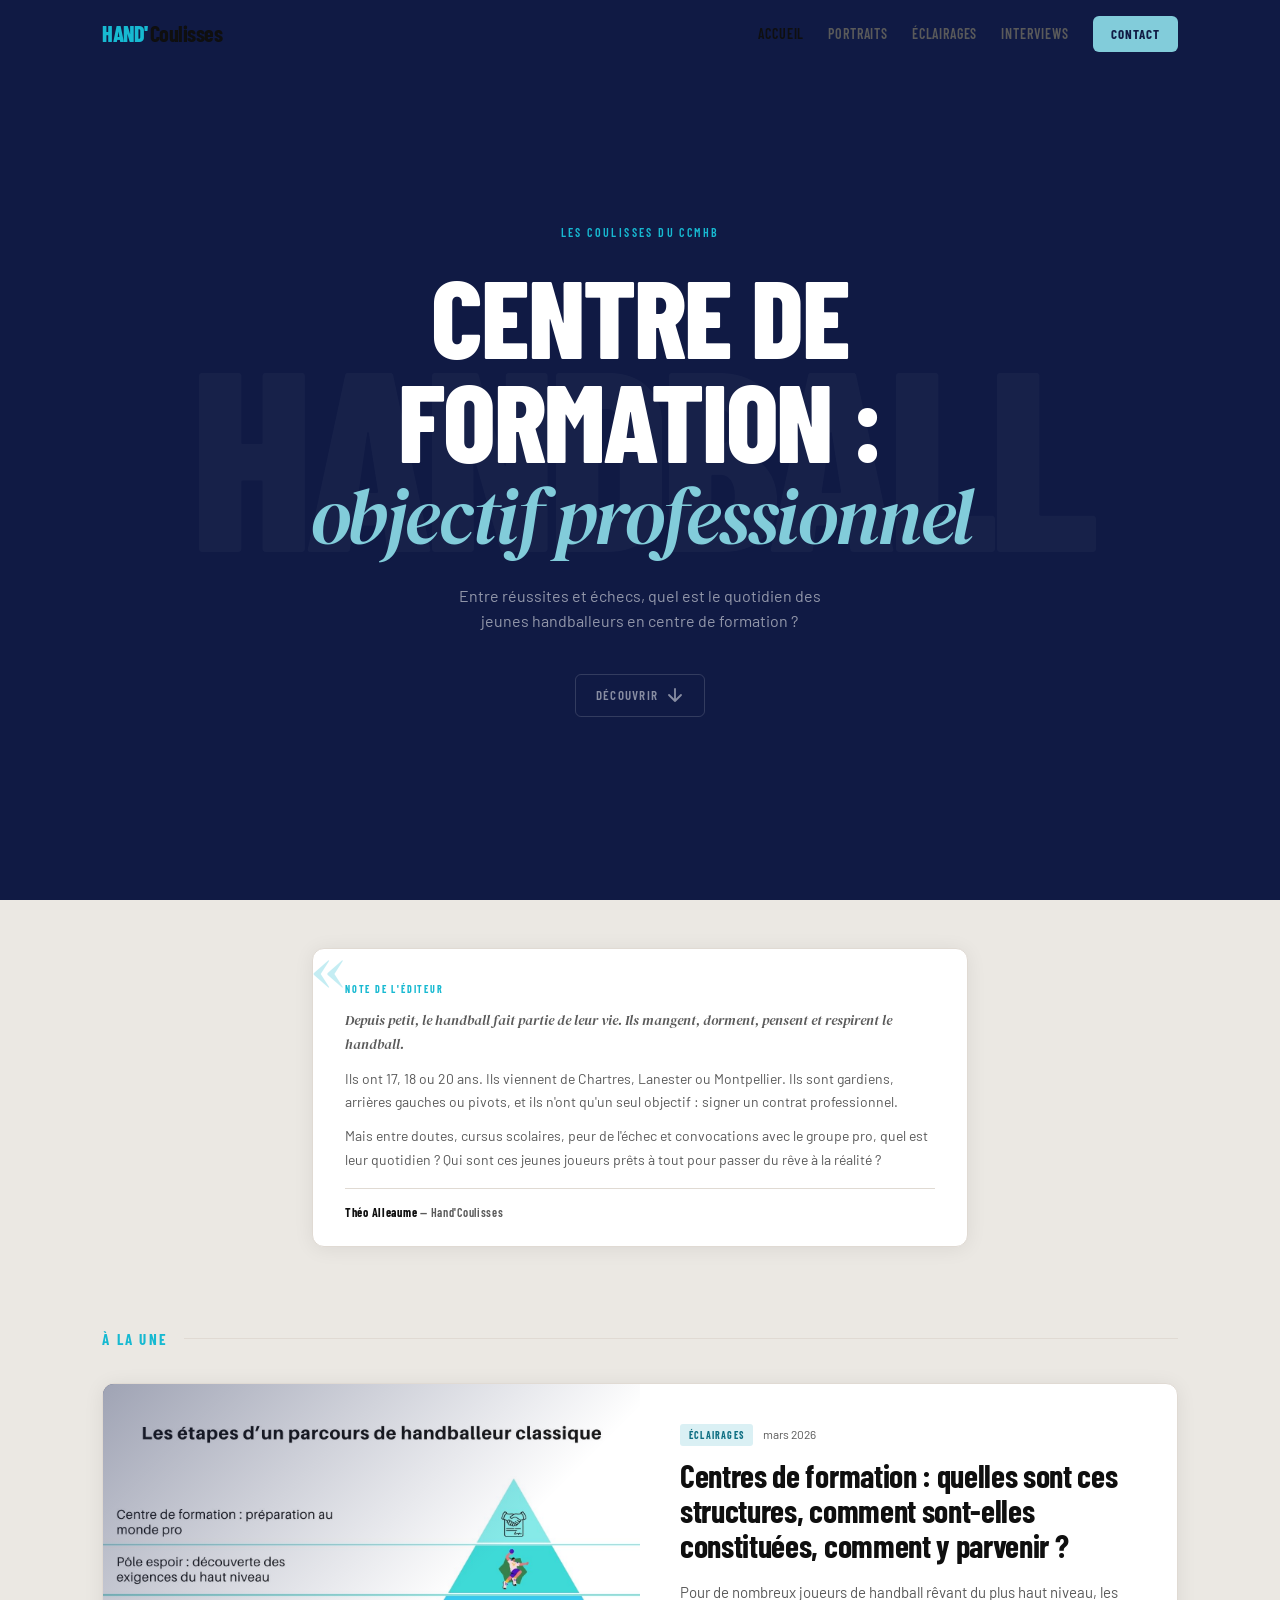
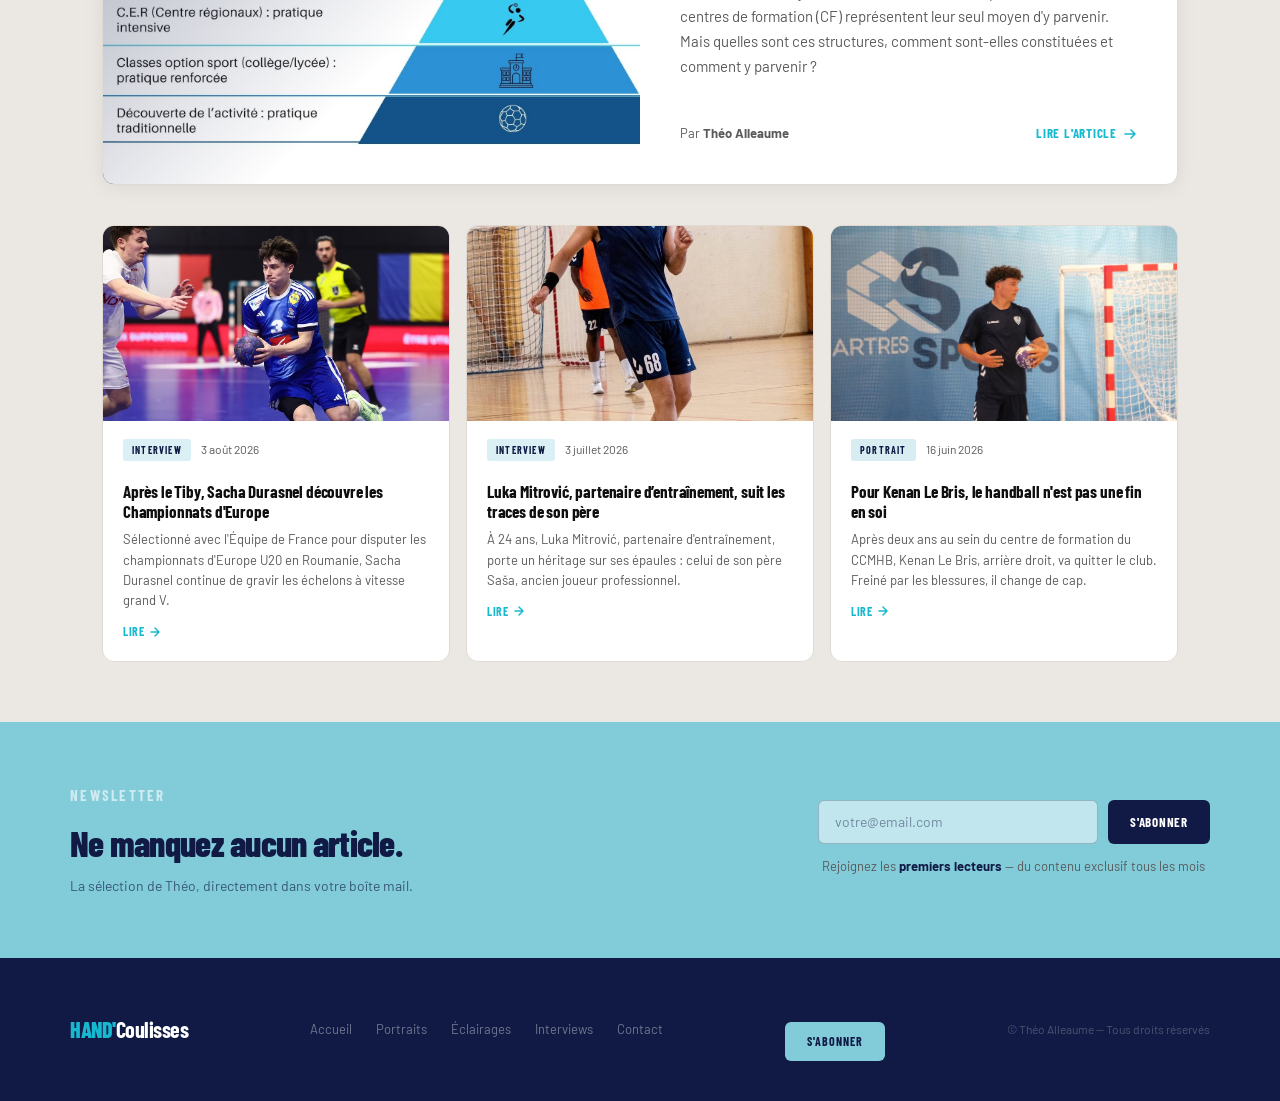
==== commit ae47cca7: "Corriger titre interview Sacha Durasnel sur page d'accueil" ====
--- a/index.html
+++ b/index.html
@@ -144,7 +144,7 @@
               <span class="tag tag--interview">Interview</span>
               <span class="meta-date">3 août 2026</span>
             </div>
-            <h3 class="card-title"><a href="durasnel-euro-interviews.html">Sacha Durasnel continue de gravir les échelons à vitesse grand V</a></h3>
+            <h3 class="card-title"><a href="durasnel-euro-interviews.html">Après le Tiby, Sacha Durasnel découvre les Championnats d'Europe</a></h3>
             <p class="card-excerpt">Sélectionné avec l'Équipe de France pour disputer les championnats d'Europe U20 en Roumanie, Sacha Durasnel continue de gravir les échelons à vitesse grand V.</p>
             <a href="durasnel-euro-interviews.html" class="card-link">Lire <svg width="12" height="12" viewBox="0 0 12 12" fill="none"><path d="M2 6h8M6 2l4 4-4 4" stroke="currentColor" stroke-width="1.5" stroke-linecap="round" stroke-linejoin="round"/></svg></a>
           </div>
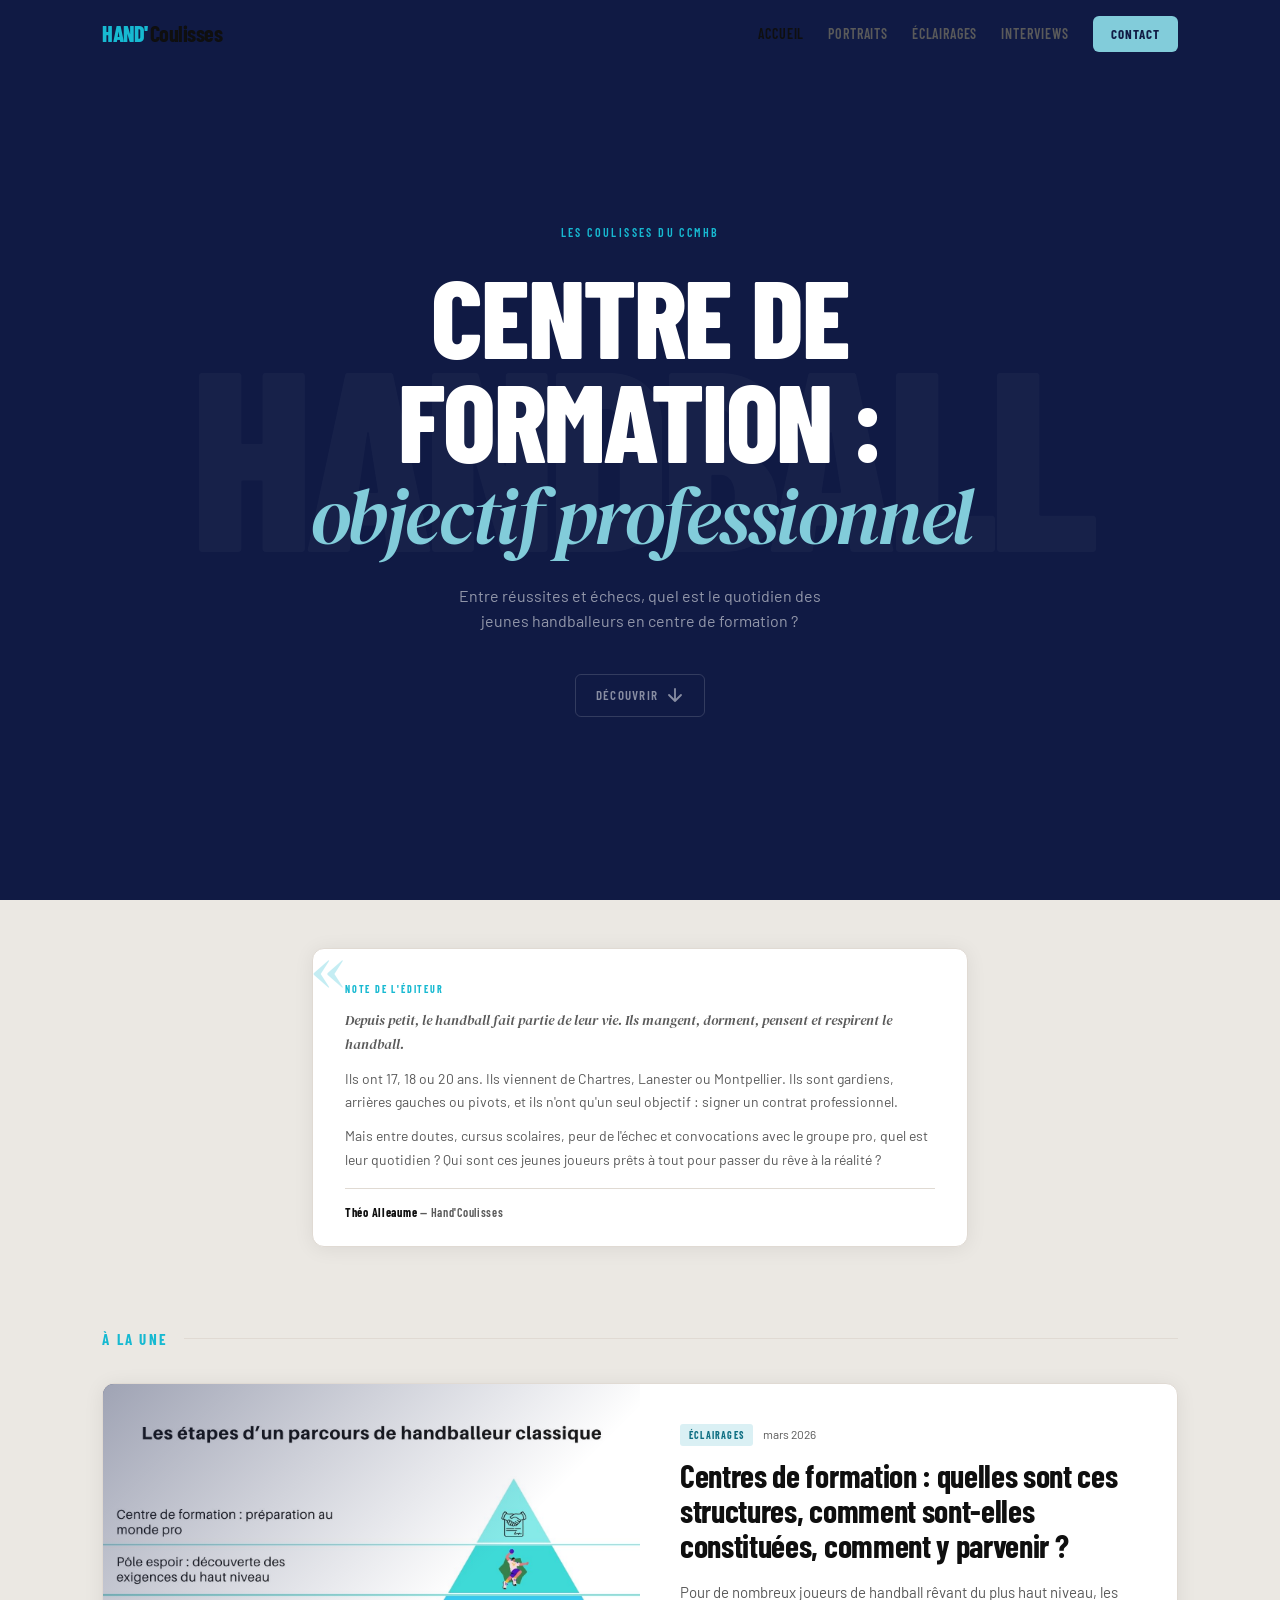
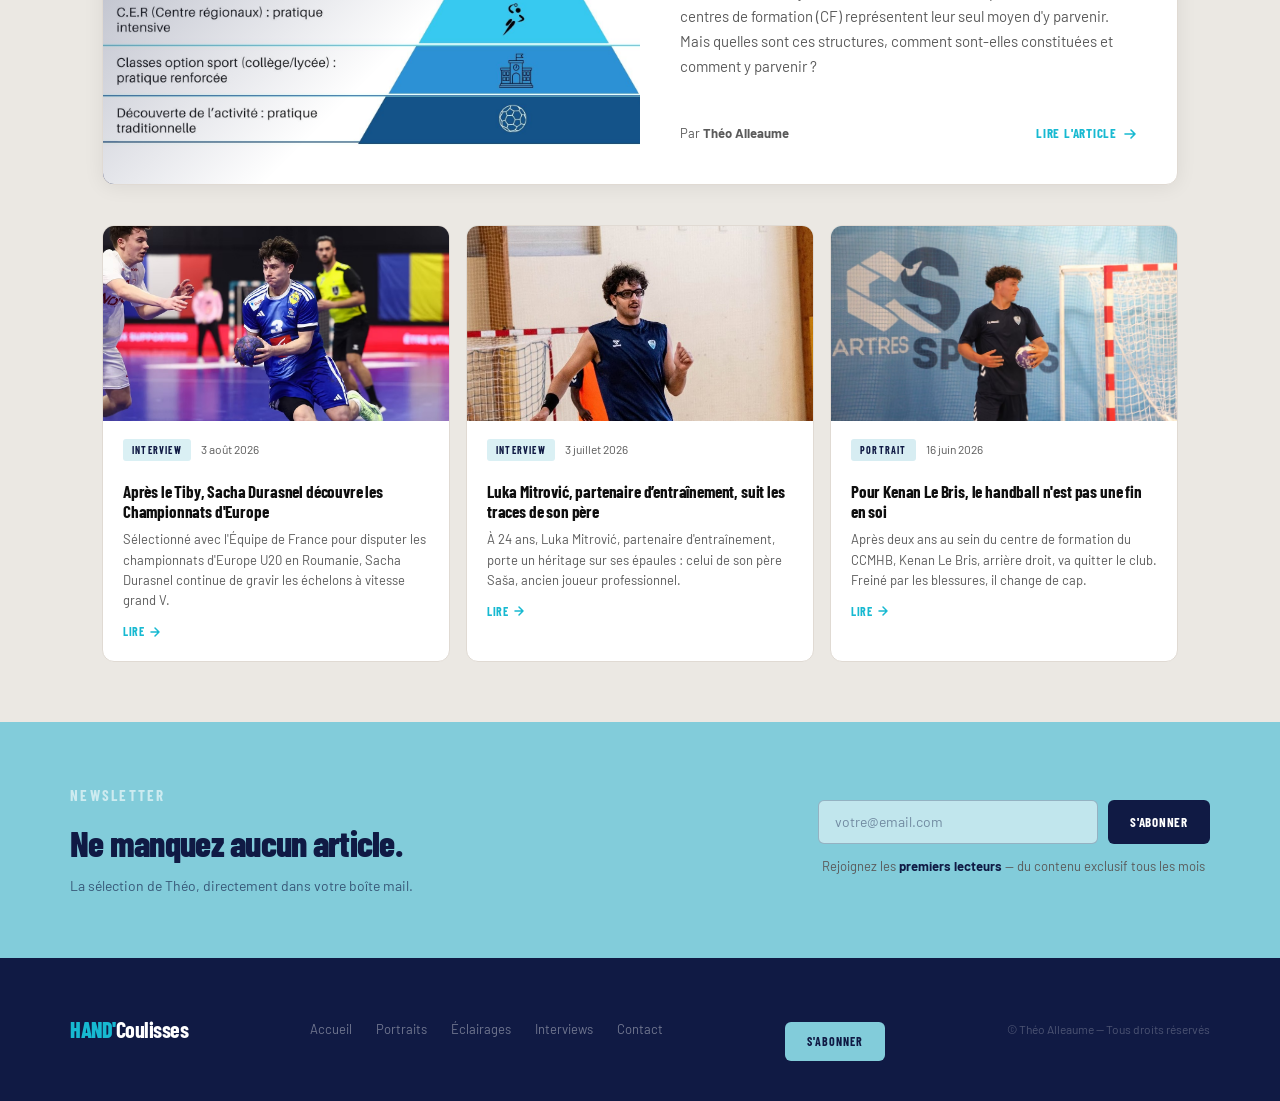
==== commit eefa8918: "Recadrer l'image Luka Mitrović vers le haut sur toutes ses occurrences" ====
--- a/index.html
+++ b/index.html
@@ -152,7 +152,7 @@
 
         <article class="article-card reveal" data-delay="1">
           <a href="luka-mitrovic-interview.html" class="card-img-link">
-            <div class="card-img">
+            <div class="card-img img-pos-top">
               <img src="assets/images/Luka-Mitrovic-CCMHB.jpeg" alt="Luka Mitrović">
             </div>
           </a>
--- a/assets/css/style.css
+++ b/assets/css/style.css
@@ -527,6 +527,7 @@
   transition: transform 0.35s ease;
 }
 .article-card:hover .card-img img { transform: scale(1.03); }
+.img-pos-top img { object-position: top; }
  
 .card-img-placeholder {
   width: 100%;
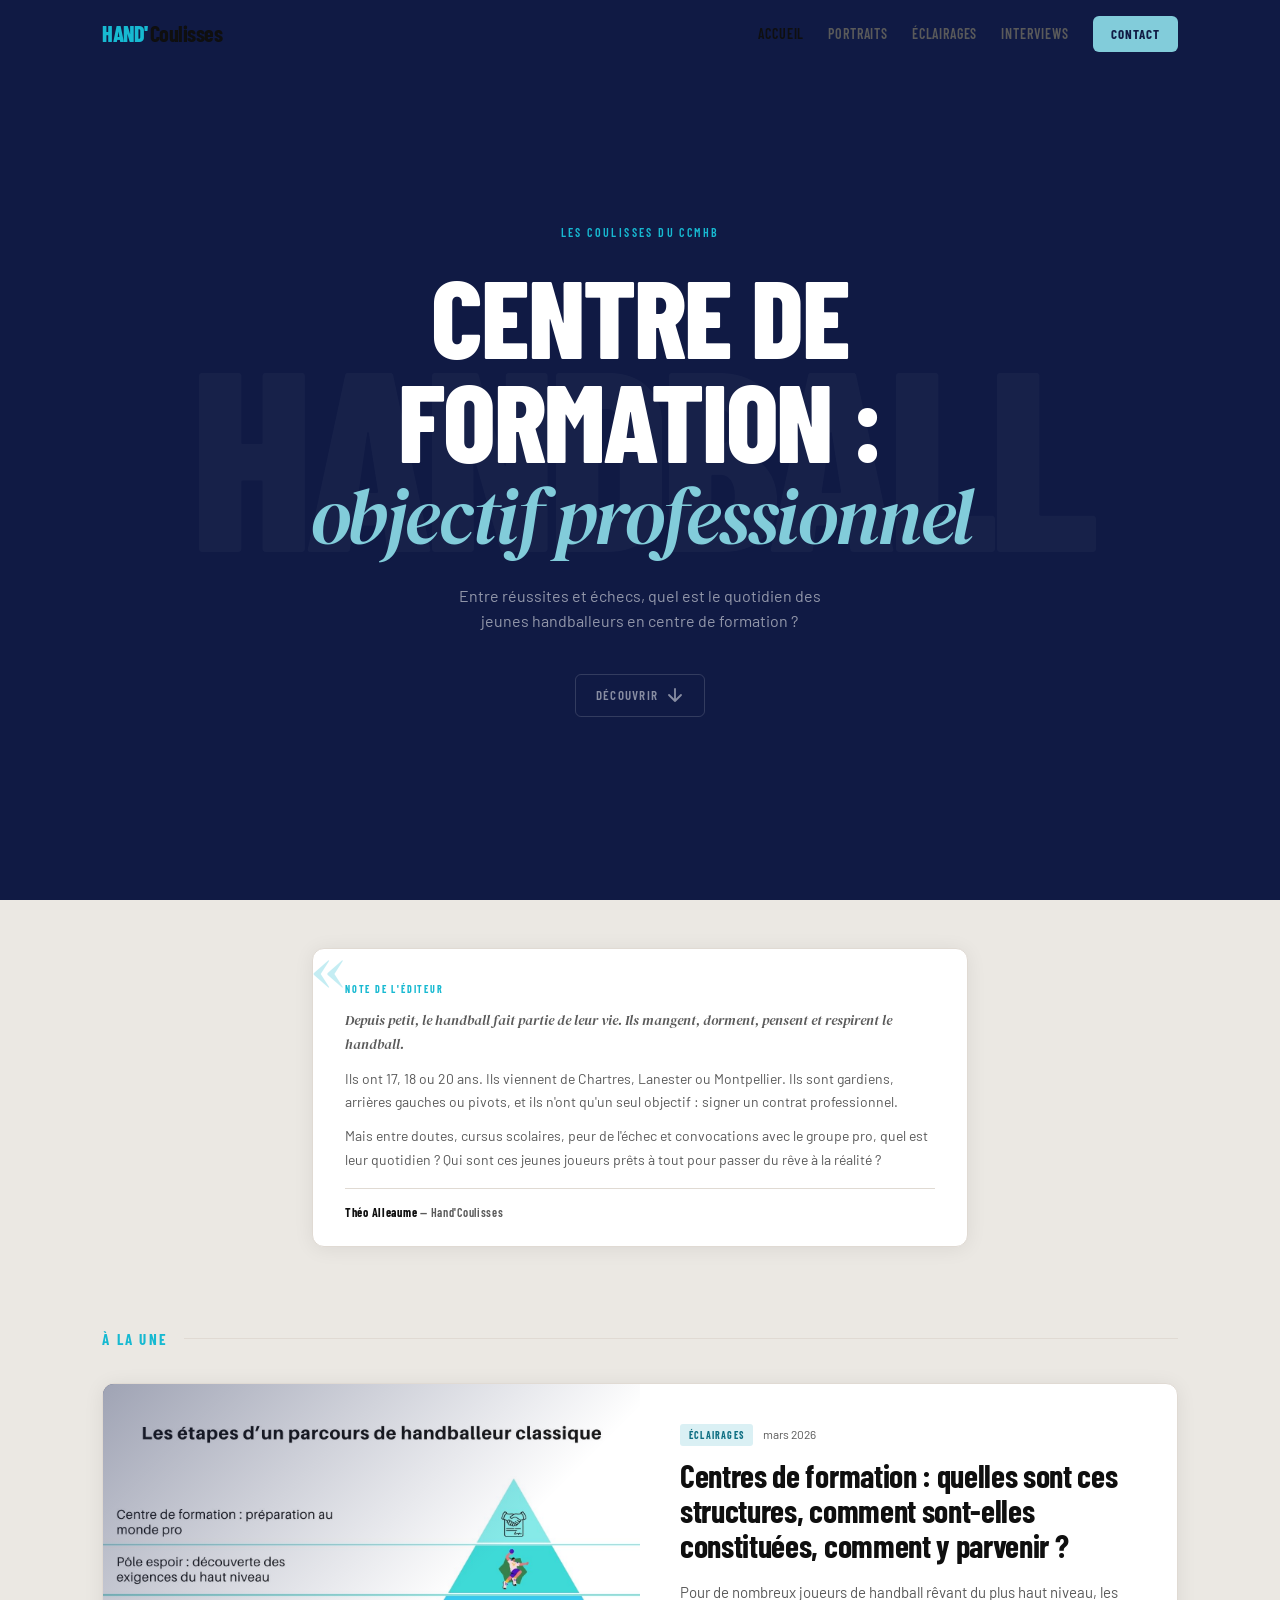
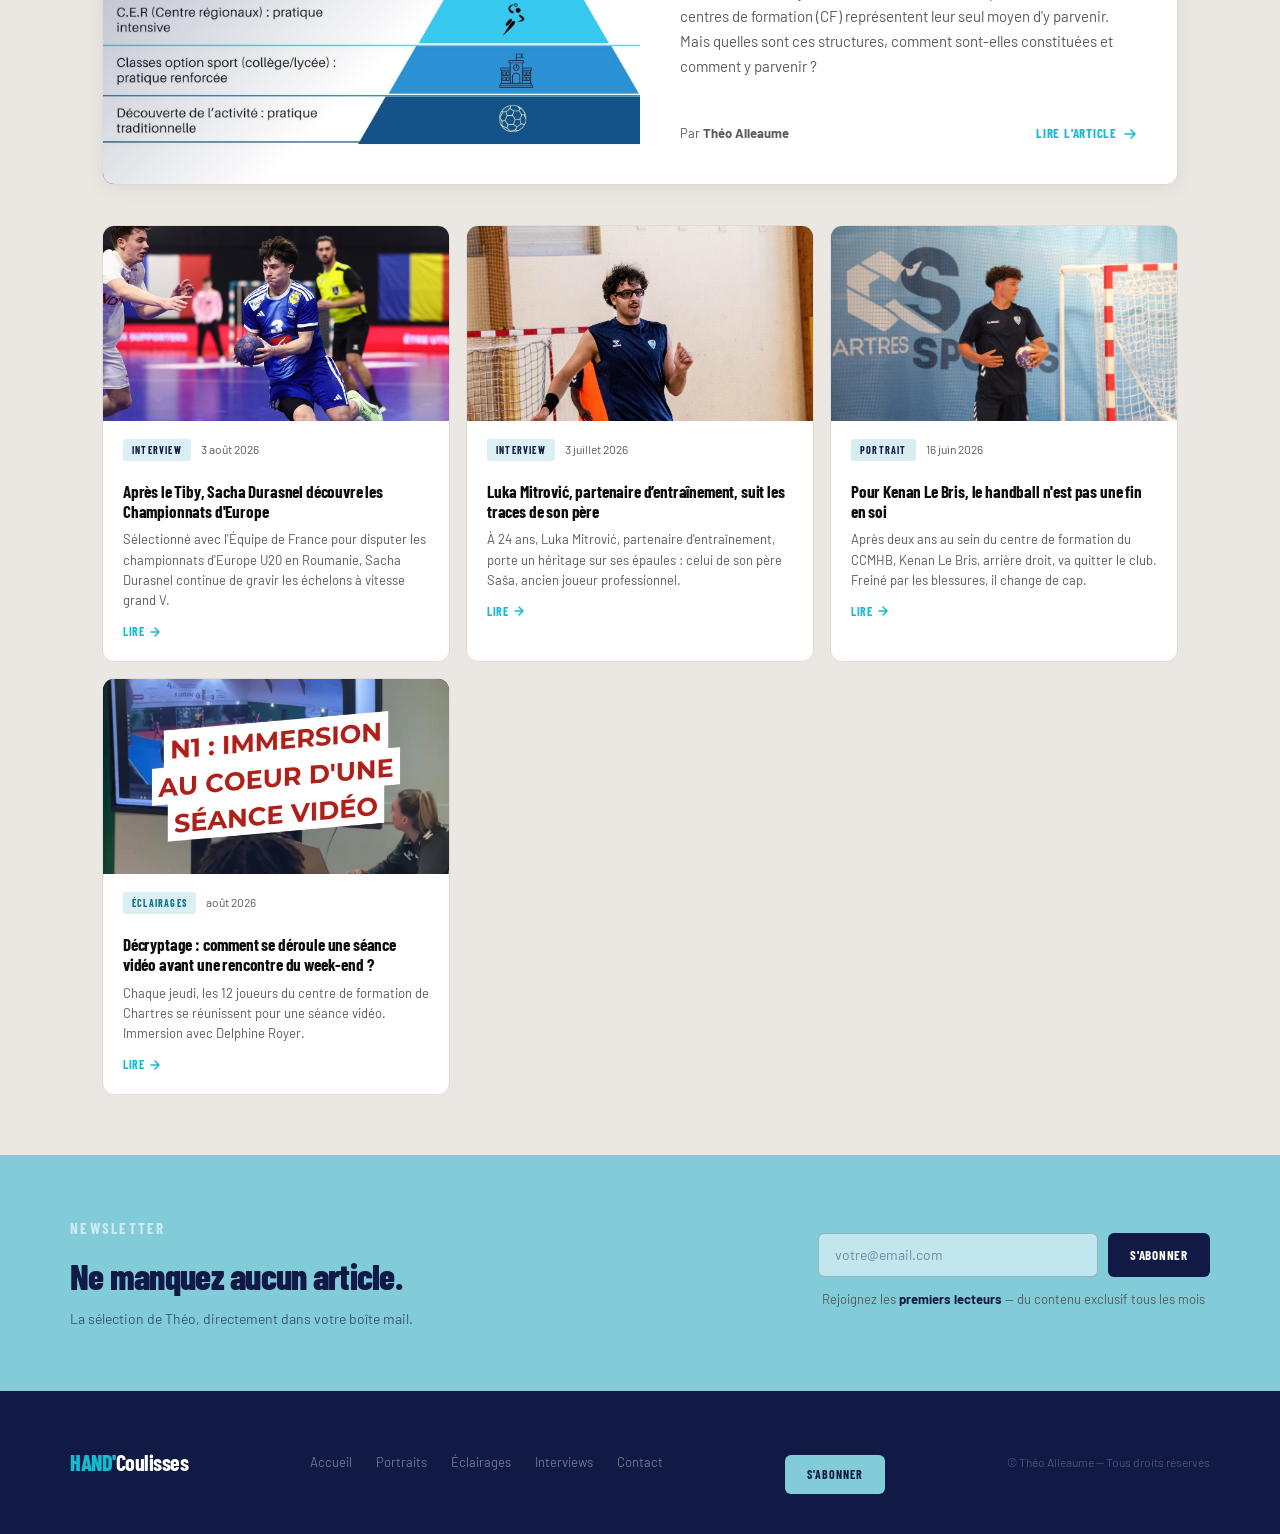
==== commit 8183c637: "feat: ajoute article séance vidéo (Éclairages) avec vidéo intégrée - crée seance-video-eclairage.htm" ====
--- a/index.html
+++ b/index.html
@@ -183,6 +183,23 @@
             <a href="kenan-le-bris-portrait.html" class="card-link">Lire <svg width="12" height="12" viewBox="0 0 12 12" fill="none"><path d="M2 6h8M6 2l4 4-4 4" stroke="currentColor" stroke-width="1.5" stroke-linecap="round" stroke-linejoin="round"/></svg></a>
           </div>
         </article>
+
+        <article class="article-card reveal" data-delay="3">
+          <a href="seance-video-eclairage.html" class="card-img-link">
+            <div class="card-img card-img--video">
+              <img src="assets/images/seance-video-poster.jpg" alt="Séance vidéo Chartres">
+            </div>
+          </a>
+          <div class="card-body">
+            <div class="article-meta">
+              <span class="tag tag--éclairages">Éclairages</span>
+              <span class="meta-date">août 2026</span>
+            </div>
+            <h3 class="card-title"><a href="seance-video-eclairage.html">Décryptage : comment se déroule une séance vidéo avant une rencontre du week-end ?</a></h3>
+            <p class="card-excerpt">Chaque jeudi, les 12 joueurs du centre de formation de Chartres se réunissent pour une séance vidéo. Immersion avec Delphine Royer.</p>
+            <a href="seance-video-eclairage.html" class="card-link">Lire <svg width="12" height="12" viewBox="0 0 12 12" fill="none"><path d="M2 6h8M6 2l4 4-4 4" stroke="currentColor" stroke-width="1.5" stroke-linecap="round" stroke-linejoin="round"/></svg></a>
+          </div>
+        </article>
       </div>
     </div>
   </section>
--- a/assets/css/style.css
+++ b/assets/css/style.css
@@ -810,11 +810,11 @@
 ════════════════════════════════════════════ */
 .article-hero {
   position: relative;
-  min-height: 80vh;
+  min-height: 90vh;
   background: var(--accent);
   display: flex;
   align-items: flex-end;
-  padding-bottom: 60px;
+  padding-bottom: 80px;
   overflow: hidden;
 }
 
@@ -878,13 +878,13 @@
 
 .article-hero-title {
   font-family: var(--font-display);
-  font-size: clamp(36px, 6vw, 72px);
+  font-size: clamp(30px, 4.5vw, 54px);
   font-weight: 800;
   line-height: 1.0;
   letter-spacing: -0.02em;
   color: var(--white);
   text-transform: uppercase;
-  margin-bottom: 20px;
+  margin-bottom: 14px;
 }
 
 .article-hero-title em {
@@ -899,11 +899,11 @@
 }
 
 .article-hero-sub {
-  font-size: 16px;
+  font-size: 14px;
   color: rgba(255,255,255,0.6);
   line-height: 1.65;
   max-width: 580px;
-  margin-bottom: 28px;
+  margin-bottom: 22px;
 }
 
 .article-hero-author {
@@ -1593,6 +1593,30 @@
     flex: 0 0 calc(50% - 8px);
   }
 }
+.article-video {
+  margin: 32px 0;
+}
+.article-video video {
+  width: 100%;
+  border-radius: var(--radius-lg);
+  background: var(--accent);
+  display: block;
+  max-height: 70vh;
+}
+.article-video figcaption {
+  font-size: 12px;
+  color: var(--ink-muted);
+  margin-top: 8px;
+  text-align: center;
+  font-style: italic;
+}
+.card-img--video {
+  background: var(--accent);
+}
+.card-img--video img {
+  object-fit: cover;
+}
+
 @media (max-width: 560px) {
   .carousel-track .article-card {
     flex: 0 0 100%;
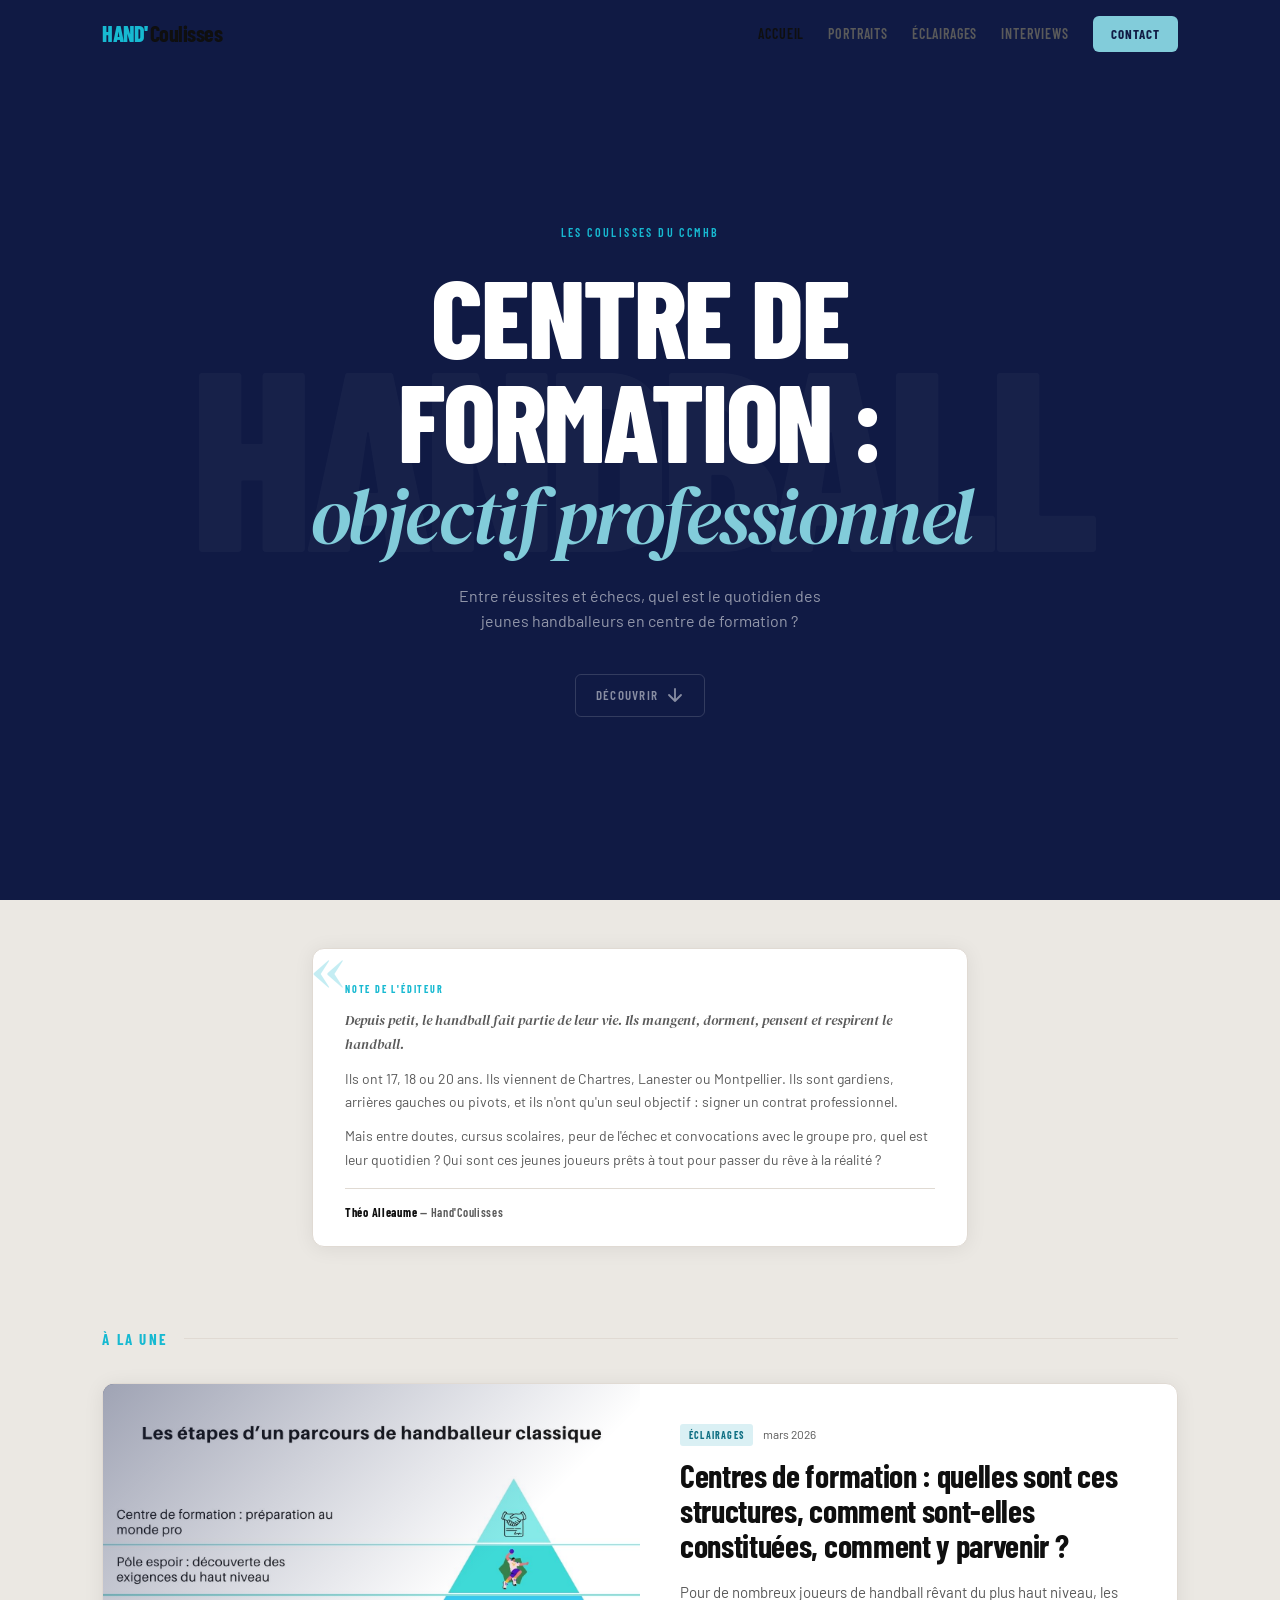
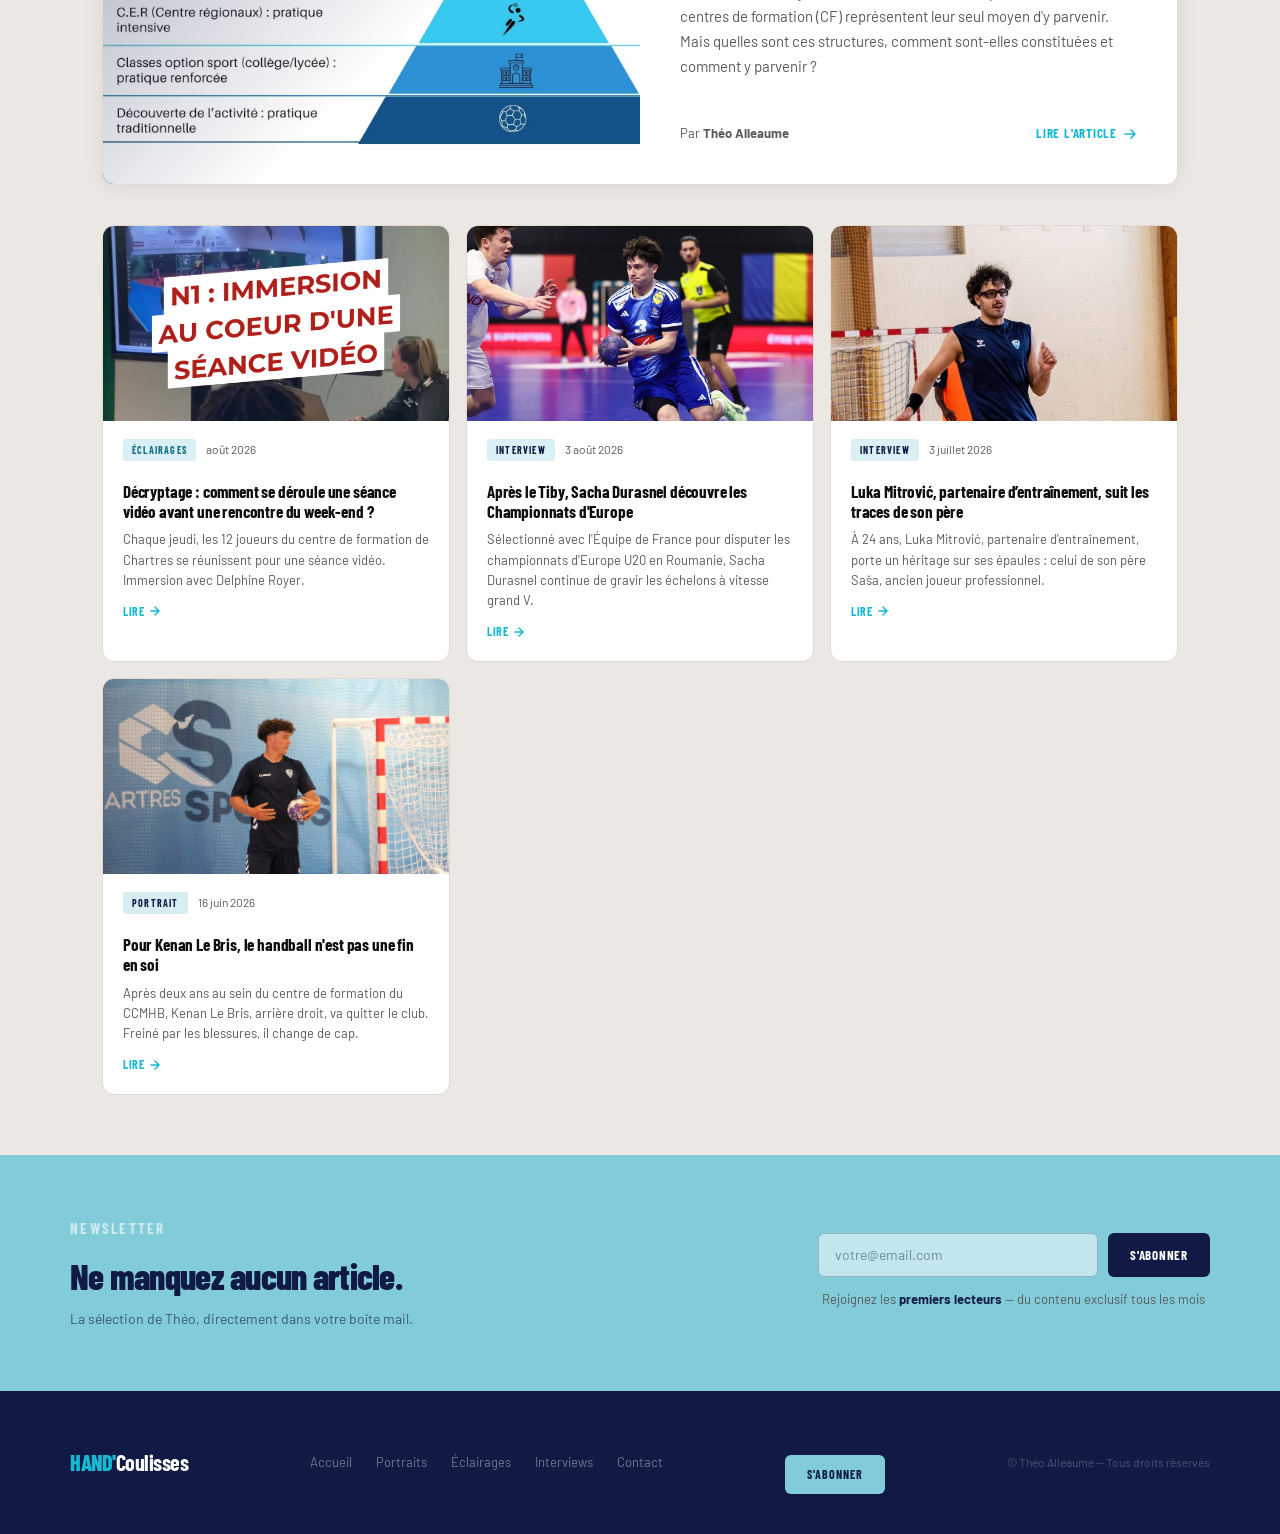
==== commit 3455ce8f: "ordre chrono home: séance vidéo en premier dans la grille" ====
--- a/index.html
+++ b/index.html
@@ -134,6 +134,23 @@
       <!-- Grille secondaire -->
       <div class="articles-grid">
         <article class="article-card reveal" data-delay="0">
+          <a href="seance-video-eclairage.html" class="card-img-link">
+            <div class="card-img card-img--video">
+              <img src="assets/images/seance-video-poster.jpg" alt="Séance vidéo Chartres">
+            </div>
+          </a>
+          <div class="card-body">
+            <div class="article-meta">
+              <span class="tag tag--éclairages">Éclairages</span>
+              <span class="meta-date">août 2026</span>
+            </div>
+            <h3 class="card-title"><a href="seance-video-eclairage.html">Décryptage : comment se déroule une séance vidéo avant une rencontre du week-end ?</a></h3>
+            <p class="card-excerpt">Chaque jeudi, les 12 joueurs du centre de formation de Chartres se réunissent pour une séance vidéo. Immersion avec Delphine Royer.</p>
+            <a href="seance-video-eclairage.html" class="card-link">Lire <svg width="12" height="12" viewBox="0 0 12 12" fill="none"><path d="M2 6h8M6 2l4 4-4 4" stroke="currentColor" stroke-width="1.5" stroke-linecap="round" stroke-linejoin="round"/></svg></a>
+          </div>
+        </article>
+
+        <article class="article-card reveal" data-delay="1">
           <a href="durasnel-euro-interviews.html" class="card-img-link">
             <div class="card-img">
               <img src="assets/images/Sacha-Durasnel-EDF.jpeg" alt="Sacha Durasnel">
@@ -150,7 +167,7 @@
           </div>
         </article>
 
-        <article class="article-card reveal" data-delay="1">
+        <article class="article-card reveal" data-delay="2">
           <a href="luka-mitrovic-interview.html" class="card-img-link">
             <div class="card-img img-pos-top">
               <img src="assets/images/Luka-Mitrovic-CCMHB.jpeg" alt="Luka Mitrović">
@@ -167,7 +184,7 @@
           </div>
         </article>
 
-        <article class="article-card reveal" data-delay="2">
+        <article class="article-card reveal" data-delay="3">
           <a href="kenan-le-bris-portrait.html" class="card-img-link">
             <div class="card-img">
               <img src="assets/images/KenanLeBris-CCMHB.avif" alt="Kenan Le Bris">
@@ -181,23 +198,6 @@
             <h3 class="card-title"><a href="kenan-le-bris-portrait.html">Pour Kenan Le Bris, le handball n'est pas une fin en soi</a></h3>
             <p class="card-excerpt">Après deux ans au sein du centre de formation du CCMHB, Kenan Le Bris, arrière droit, va quitter le club. Freiné par les blessures, il change de cap.</p>
             <a href="kenan-le-bris-portrait.html" class="card-link">Lire <svg width="12" height="12" viewBox="0 0 12 12" fill="none"><path d="M2 6h8M6 2l4 4-4 4" stroke="currentColor" stroke-width="1.5" stroke-linecap="round" stroke-linejoin="round"/></svg></a>
-          </div>
-        </article>
-
-        <article class="article-card reveal" data-delay="3">
-          <a href="seance-video-eclairage.html" class="card-img-link">
-            <div class="card-img card-img--video">
-              <img src="assets/images/seance-video-poster.jpg" alt="Séance vidéo Chartres">
-            </div>
-          </a>
-          <div class="card-body">
-            <div class="article-meta">
-              <span class="tag tag--éclairages">Éclairages</span>
-              <span class="meta-date">août 2026</span>
-            </div>
-            <h3 class="card-title"><a href="seance-video-eclairage.html">Décryptage : comment se déroule une séance vidéo avant une rencontre du week-end ?</a></h3>
-            <p class="card-excerpt">Chaque jeudi, les 12 joueurs du centre de formation de Chartres se réunissent pour une séance vidéo. Immersion avec Delphine Royer.</p>
-            <a href="seance-video-eclairage.html" class="card-link">Lire <svg width="12" height="12" viewBox="0 0 12 12" fill="none"><path d="M2 6h8M6 2l4 4-4 4" stroke="currentColor" stroke-width="1.5" stroke-linecap="round" stroke-linejoin="round"/></svg></a>
           </div>
         </article>
       </div>
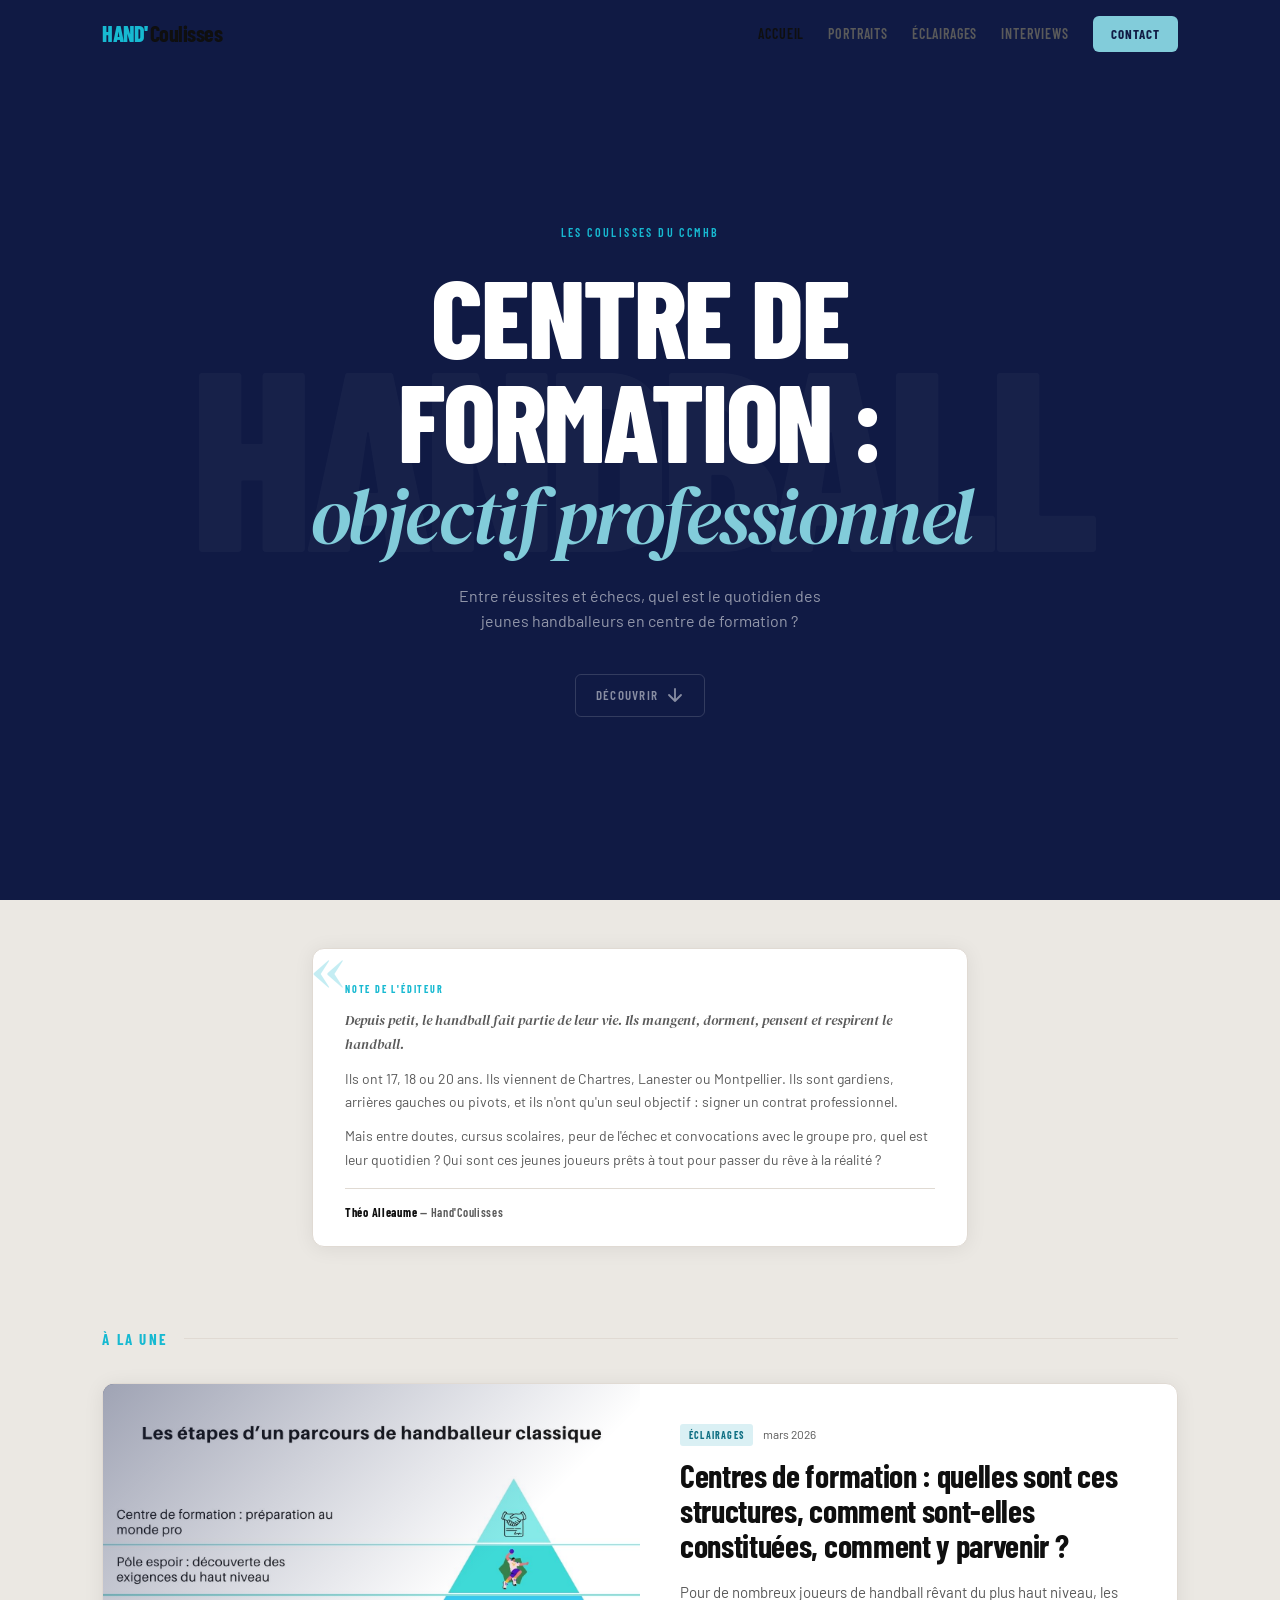
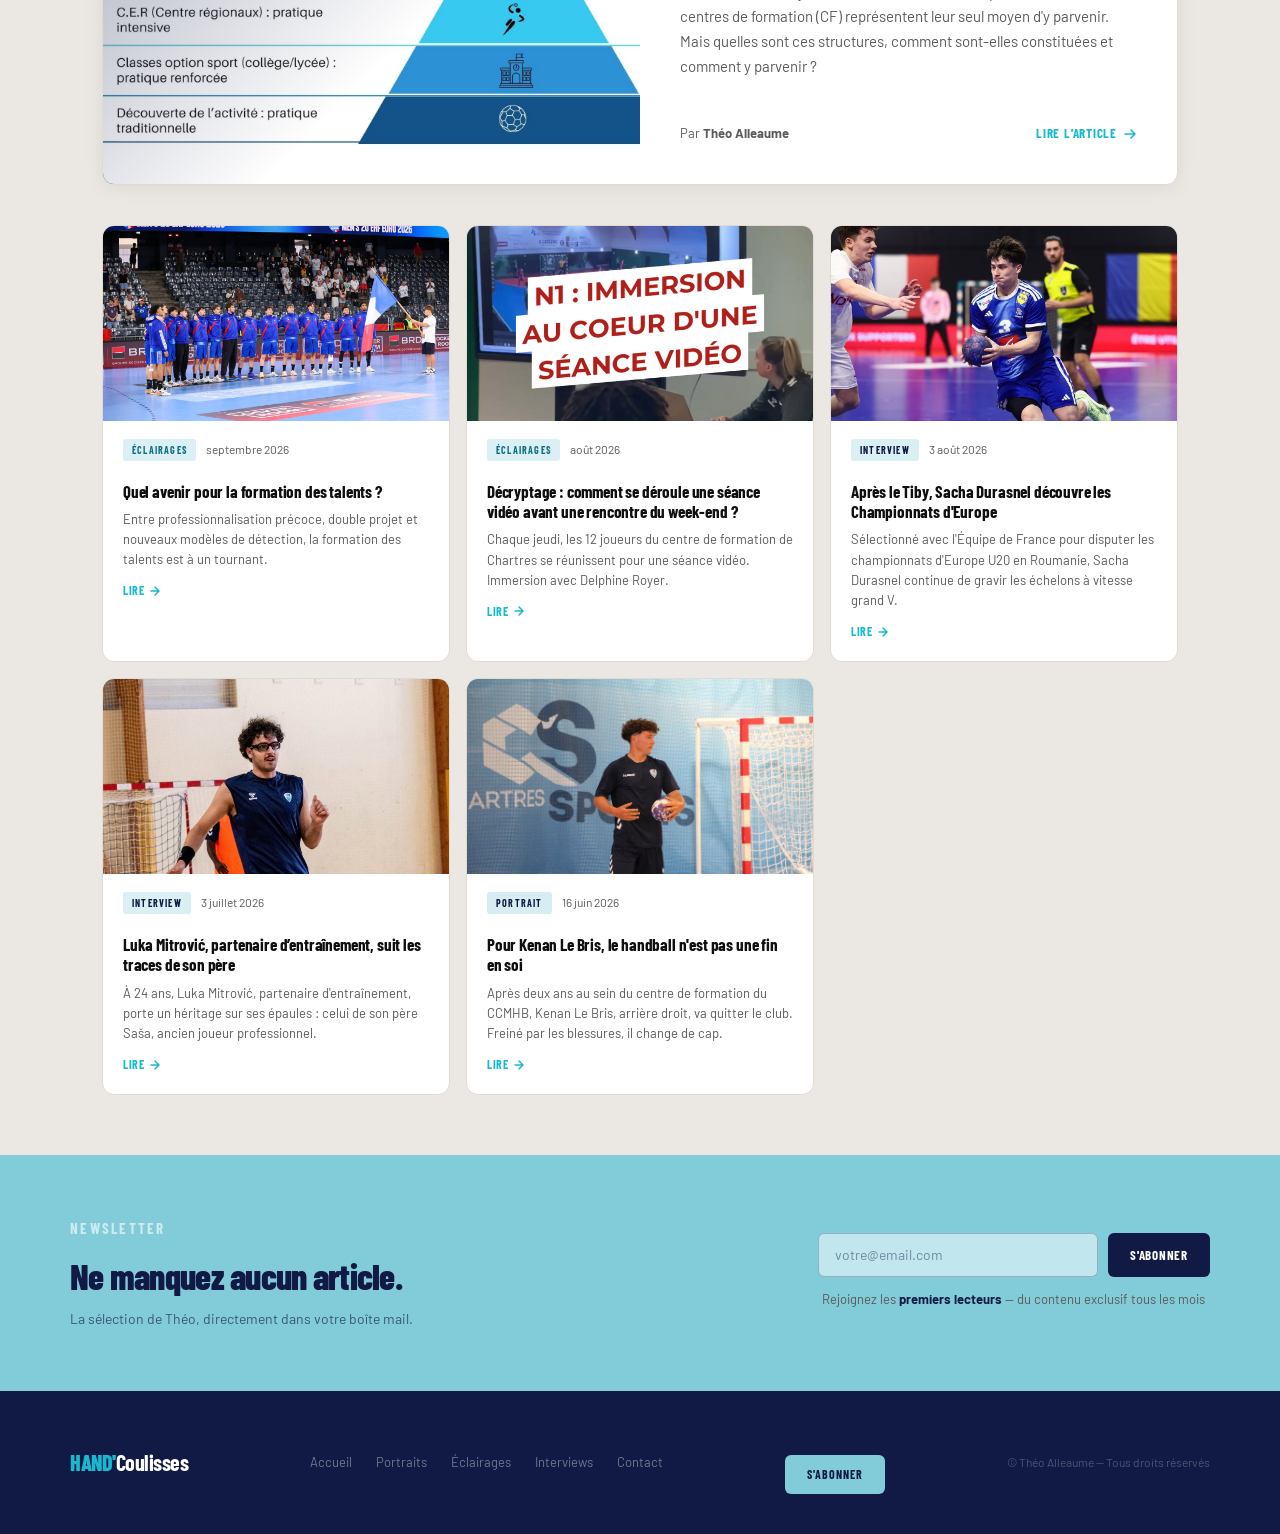
==== commit 4133fc69: "feat: ajoute article Quel avenir pour la formation des talents ? (septembre, éclairages) - crée aven" ====
--- a/index.html
+++ b/index.html
@@ -134,6 +134,23 @@
       <!-- Grille secondaire -->
       <div class="articles-grid">
         <article class="article-card reveal" data-delay="0">
+          <a href="avenir-formation-talents-eclairage.html" class="card-img-link">
+            <div class="card-img">
+              <img src="assets/images/image_quelavpourlescfs.jpg" alt="Formation des talents">
+            </div>
+          </a>
+          <div class="card-body">
+            <div class="article-meta">
+              <span class="tag tag--éclairages">Éclairages</span>
+              <span class="meta-date">septembre 2026</span>
+            </div>
+            <h3 class="card-title"><a href="avenir-formation-talents-eclairage.html">Quel avenir pour la formation des talents ?</a></h3>
+            <p class="card-excerpt">Entre professionnalisation précoce, double projet et nouveaux modèles de détection, la formation des talents est à un tournant.</p>
+            <a href="avenir-formation-talents-eclairage.html" class="card-link">Lire <svg width="12" height="12" viewBox="0 0 12 12" fill="none"><path d="M2 6h8M6 2l4 4-4 4" stroke="currentColor" stroke-width="1.5" stroke-linecap="round" stroke-linejoin="round"/></svg></a>
+          </div>
+        </article>
+
+        <article class="article-card reveal" data-delay="1">
           <a href="seance-video-eclairage.html" class="card-img-link">
             <div class="card-img card-img--video">
               <img src="assets/images/seance-video-poster.jpg" alt="Séance vidéo Chartres">
@@ -150,7 +167,7 @@
           </div>
         </article>
 
-        <article class="article-card reveal" data-delay="1">
+        <article class="article-card reveal" data-delay="2">
           <a href="durasnel-euro-interviews.html" class="card-img-link">
             <div class="card-img">
               <img src="assets/images/Sacha-Durasnel-EDF.jpeg" alt="Sacha Durasnel">
@@ -167,7 +184,7 @@
           </div>
         </article>
 
-        <article class="article-card reveal" data-delay="2">
+        <article class="article-card reveal" data-delay="3">
           <a href="luka-mitrovic-interview.html" class="card-img-link">
             <div class="card-img img-pos-top">
               <img src="assets/images/Luka-Mitrovic-CCMHB.jpeg" alt="Luka Mitrović">
@@ -184,7 +201,7 @@
           </div>
         </article>
 
-        <article class="article-card reveal" data-delay="3">
+        <article class="article-card reveal" data-delay="4">
           <a href="kenan-le-bris-portrait.html" class="card-img-link">
             <div class="card-img">
               <img src="assets/images/KenanLeBris-CCMHB.avif" alt="Kenan Le Bris">
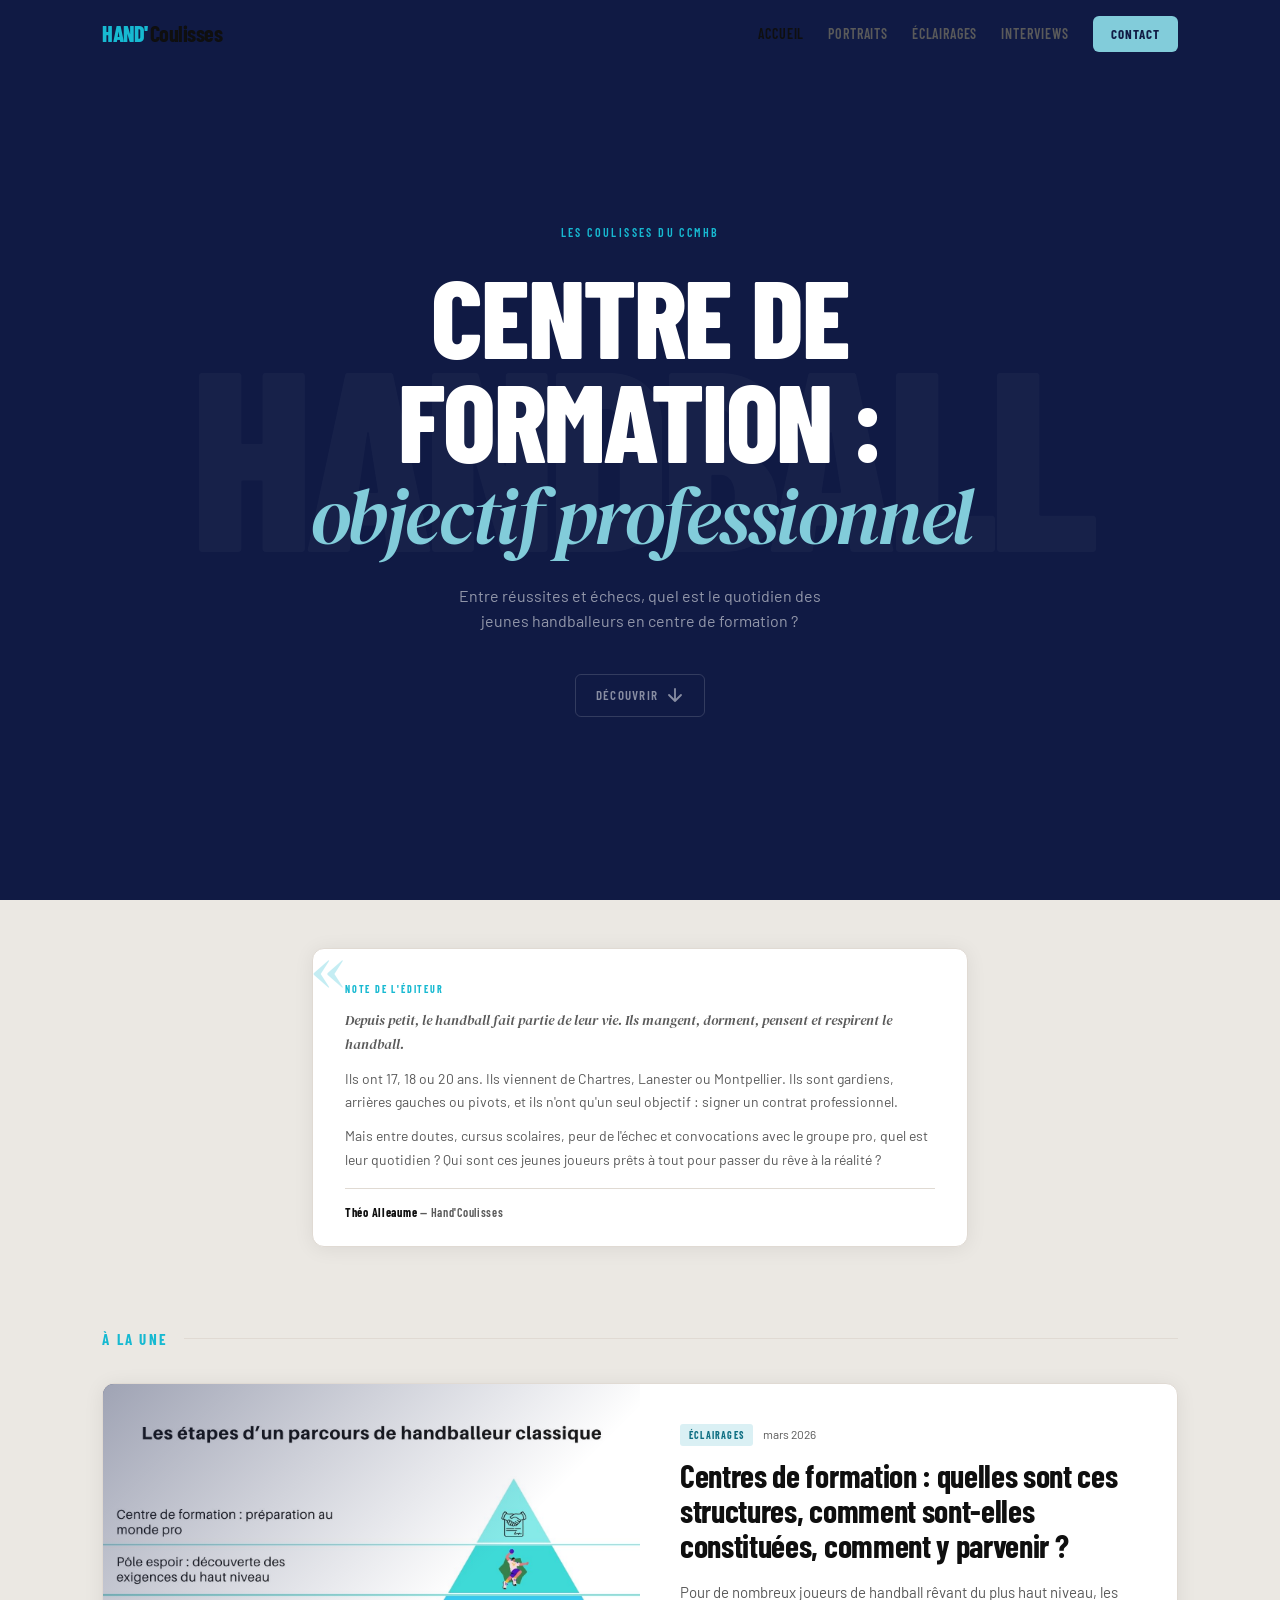
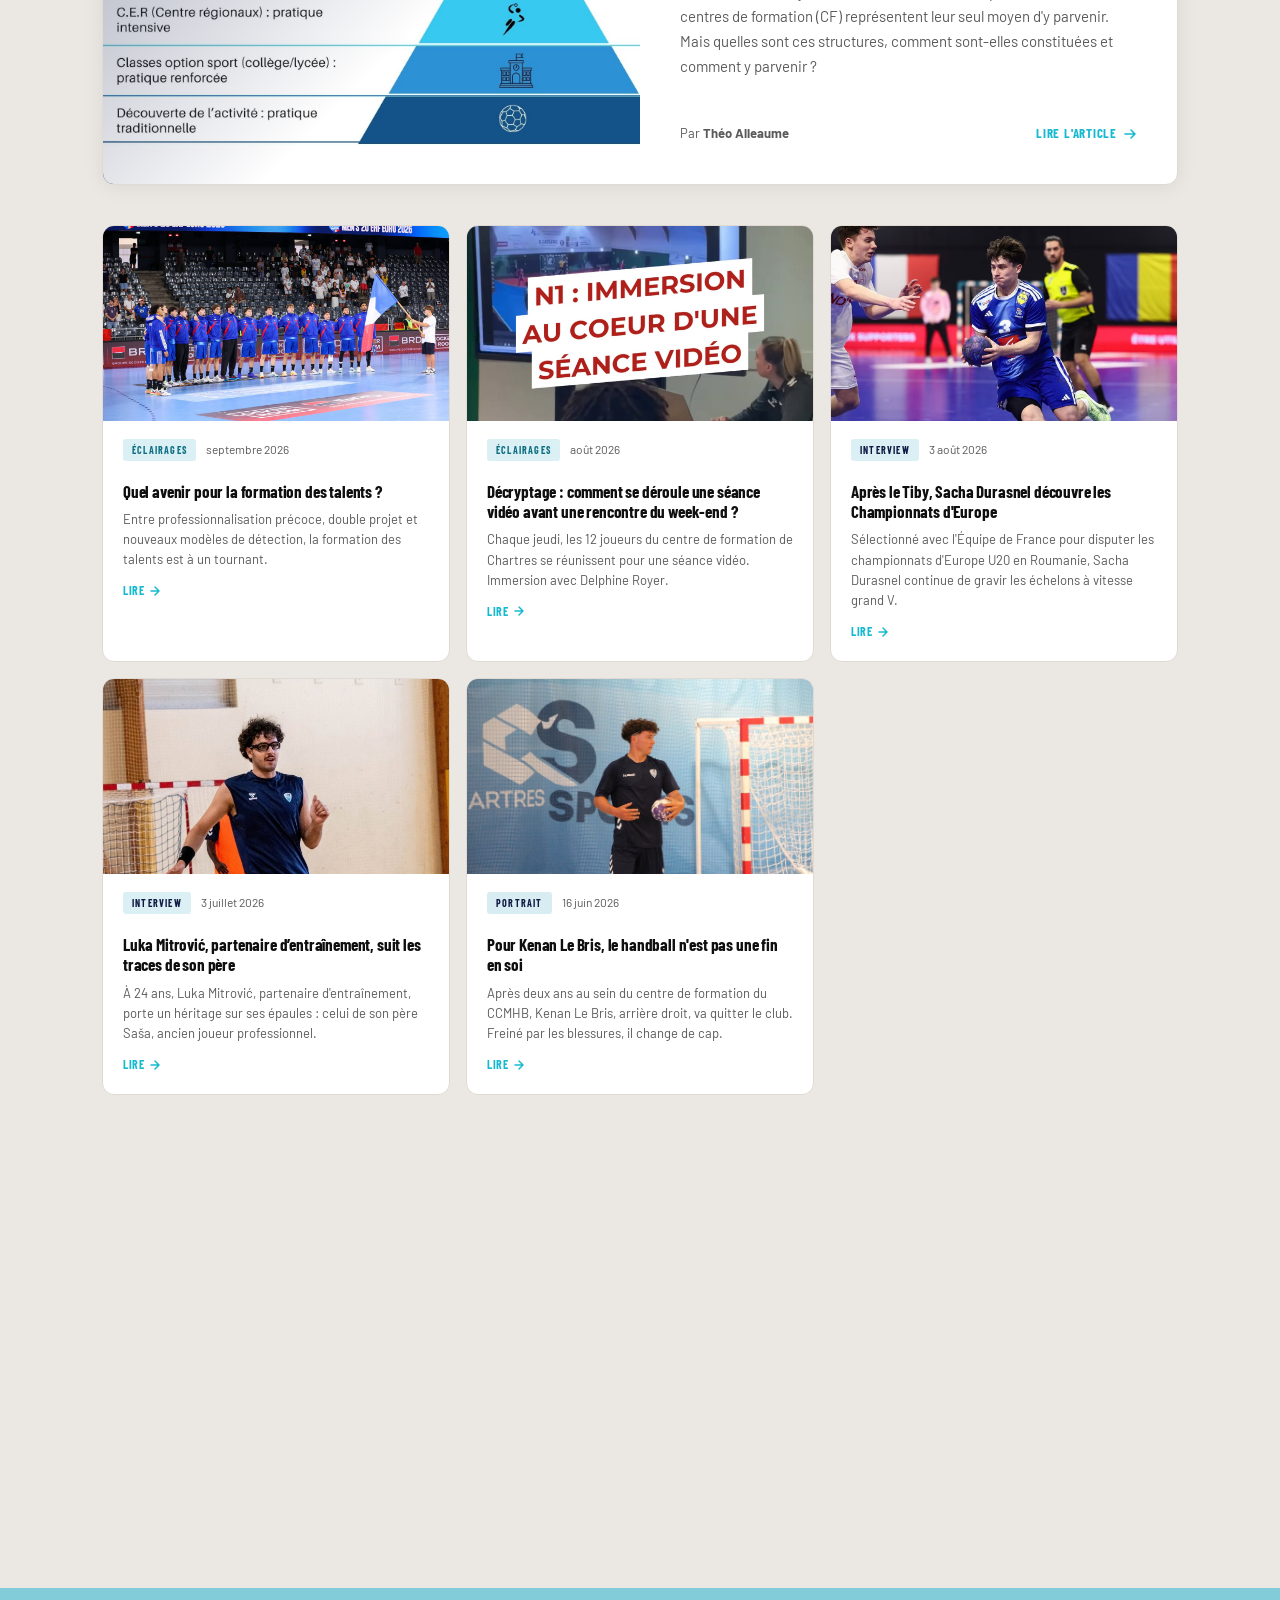
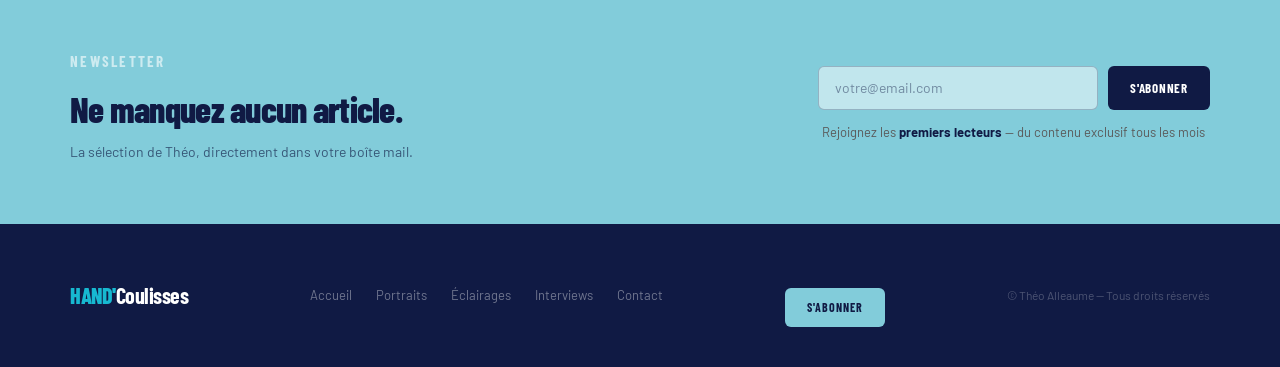
==== commit 174a786e: "feat: complète grille home avec 3 portraits manquants (Sacha x2, Delphine)" ====
--- a/index.html
+++ b/index.html
@@ -217,6 +217,57 @@
             <a href="kenan-le-bris-portrait.html" class="card-link">Lire <svg width="12" height="12" viewBox="0 0 12 12" fill="none"><path d="M2 6h8M6 2l4 4-4 4" stroke="currentColor" stroke-width="1.5" stroke-linecap="round" stroke-linejoin="round"/></svg></a>
           </div>
         </article>
+
+        <article class="article-card reveal" data-delay="5">
+          <a href="sacha-durasnel-portrait.html" class="card-img-link">
+            <div class="card-img">
+              <img src="assets/images/Sacha-Durasnel-CCMHB.avif" alt="Sacha Durasnel">
+            </div>
+          </a>
+          <div class="card-body">
+            <div class="article-meta">
+              <span class="tag tag--portrait">Portrait</span>
+              <span class="meta-date">02 avr. 2026</span>
+            </div>
+            <h3 class="card-title"><a href="sacha-durasnel-portrait.html">Concilier ambitions, projet sportif et études supérieures : le casse-tête de Sacha Durasnel</a></h3>
+            <p class="card-excerpt">Arrivé de Montpellier à l'été 2025, Sacha Durasnel, 19 ans, rêve de devenir handballeur professionnel.</p>
+            <a href="sacha-durasnel-portrait.html" class="card-link">Lire <svg width="12" height="12" viewBox="0 0 12 12" fill="none"><path d="M2 6h8M6 2l4 4-4 4" stroke="currentColor" stroke-width="1.5" stroke-linecap="round" stroke-linejoin="round"/></svg></a>
+          </div>
+        </article>
+
+        <article class="article-card reveal" data-delay="6">
+          <a href="sacha-durasnel-equipe-france.html" class="card-img-link">
+            <div class="card-img">
+              <img src="assets/images/Sacha-Durasnel-EDF.jpeg" alt="Sacha Durasnel">
+            </div>
+          </a>
+          <div class="card-body">
+            <div class="article-meta">
+              <span class="tag tag--portrait">Portrait</span>
+              <span class="meta-date">02 avr. 2026</span>
+            </div>
+            <h3 class="card-title"><a href="sacha-durasnel-equipe-france.html">« Ça fout les frissons » : les premiers pas en Bleu de Sacha Durasnel</a></h3>
+            <p class="card-excerpt">Jeudi 19 mars 2026, Sacha Durasnel a honoré sa première sélection en Equipe de France U21 et son entrée dans la grande famille tricolore.</p>
+            <a href="sacha-durasnel-equipe-france.html" class="card-link">Lire <svg width="12" height="12" viewBox="0 0 12 12" fill="none"><path d="M2 6h8M6 2l4 4-4 4" stroke="currentColor" stroke-width="1.5" stroke-linecap="round" stroke-linejoin="round"/></svg></a>
+          </div>
+        </article>
+
+        <article class="article-card reveal" data-delay="7">
+          <a href="delphine-royer-portrait.html" class="card-img-link">
+            <div class="card-img">
+              <img src="assets/images/Delphine-Royer-RespoCF.jpg.avif" alt="Delphine Royer">
+            </div>
+          </a>
+          <div class="card-body">
+            <div class="article-meta">
+              <span class="tag tag--portrait">Portrait</span>
+              <span class="meta-date">09 sept. 2025</span>
+            </div>
+            <h3 class="card-title"><a href="delphine-royer-portrait.html">Delphine Royer : la femme qui veut révolutionner la formation française</a></h3>
+            <p class="card-excerpt">Arrivée cet été en provenance du centre de formation de Montpellier, elle est la première femme à occuper ce poste en France.</p>
+            <a href="delphine-royer-portrait.html" class="card-link">Lire <svg width="12" height="12" viewBox="0 0 12 12" fill="none"><path d="M2 6h8M6 2l4 4-4 4" stroke="currentColor" stroke-width="1.5" stroke-linecap="round" stroke-linejoin="round"/></svg></a>
+          </div>
+        </article>
       </div>
     </div>
   </section>
